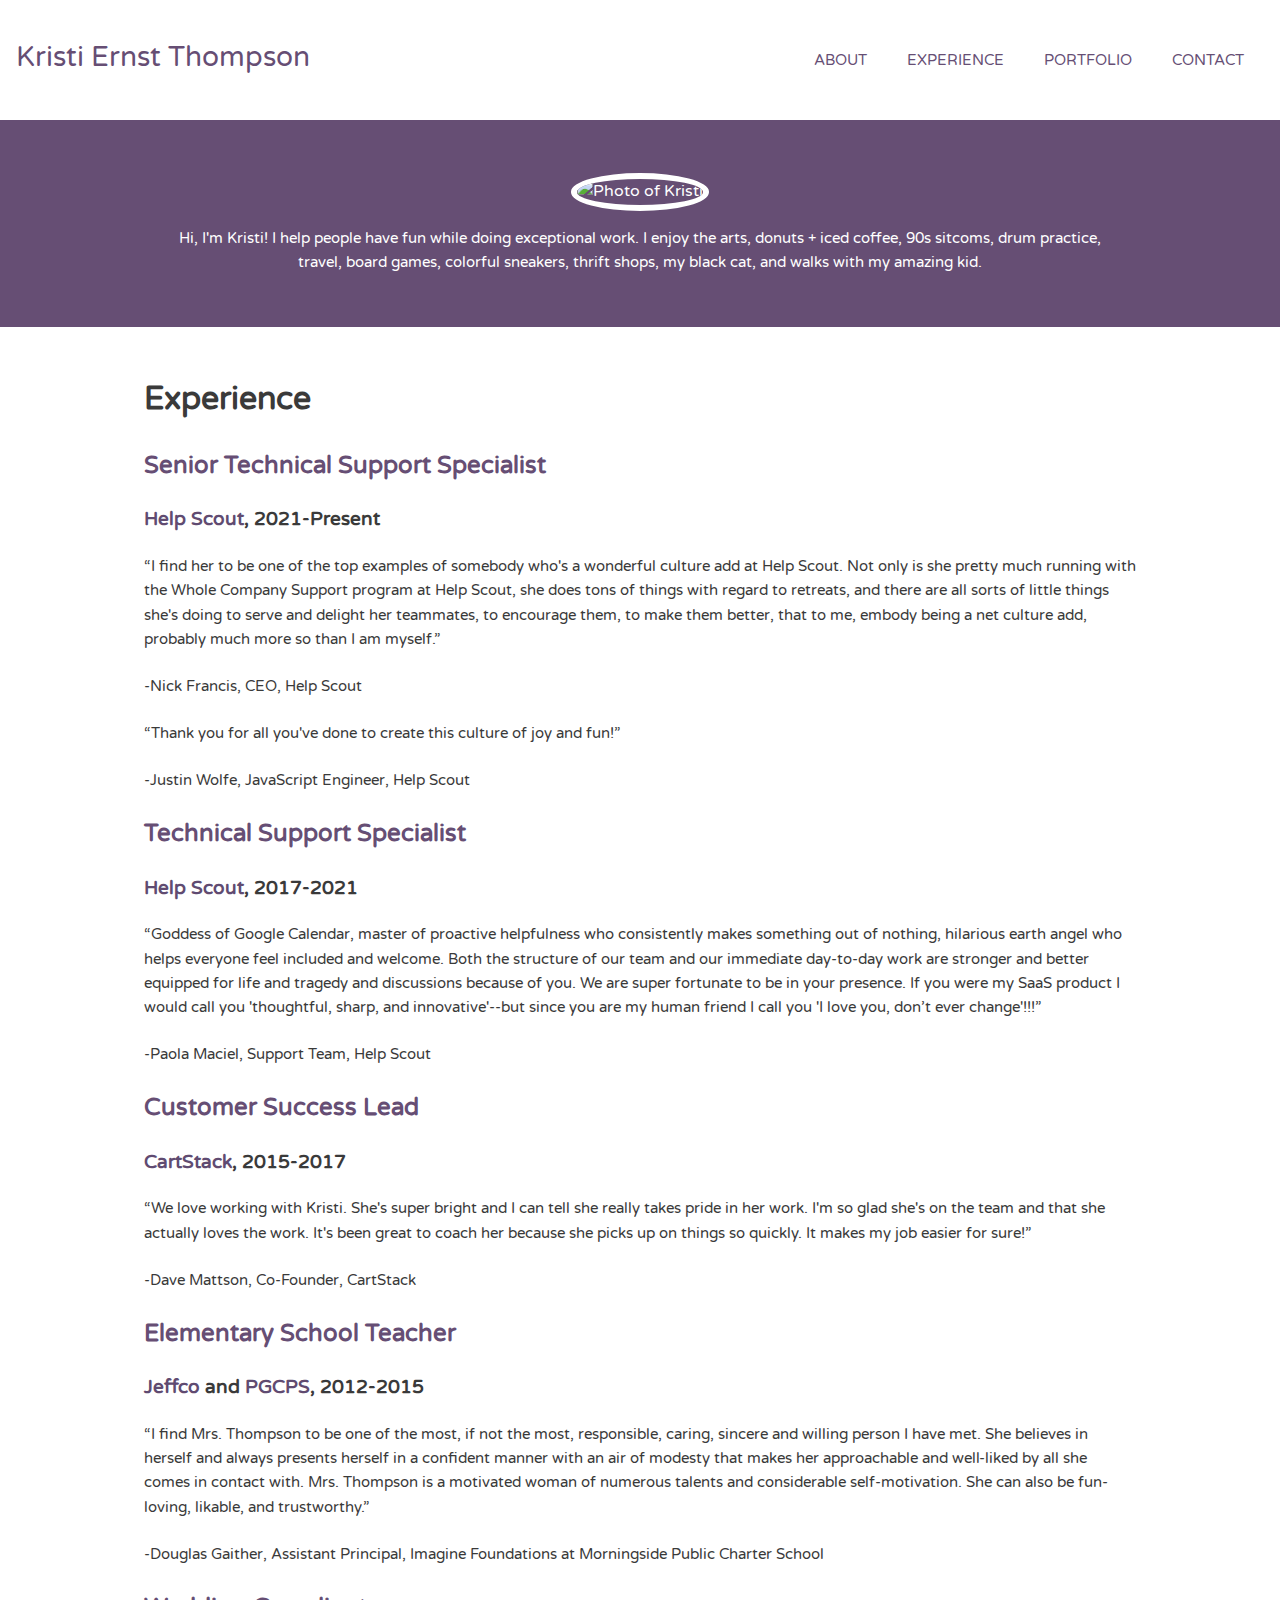
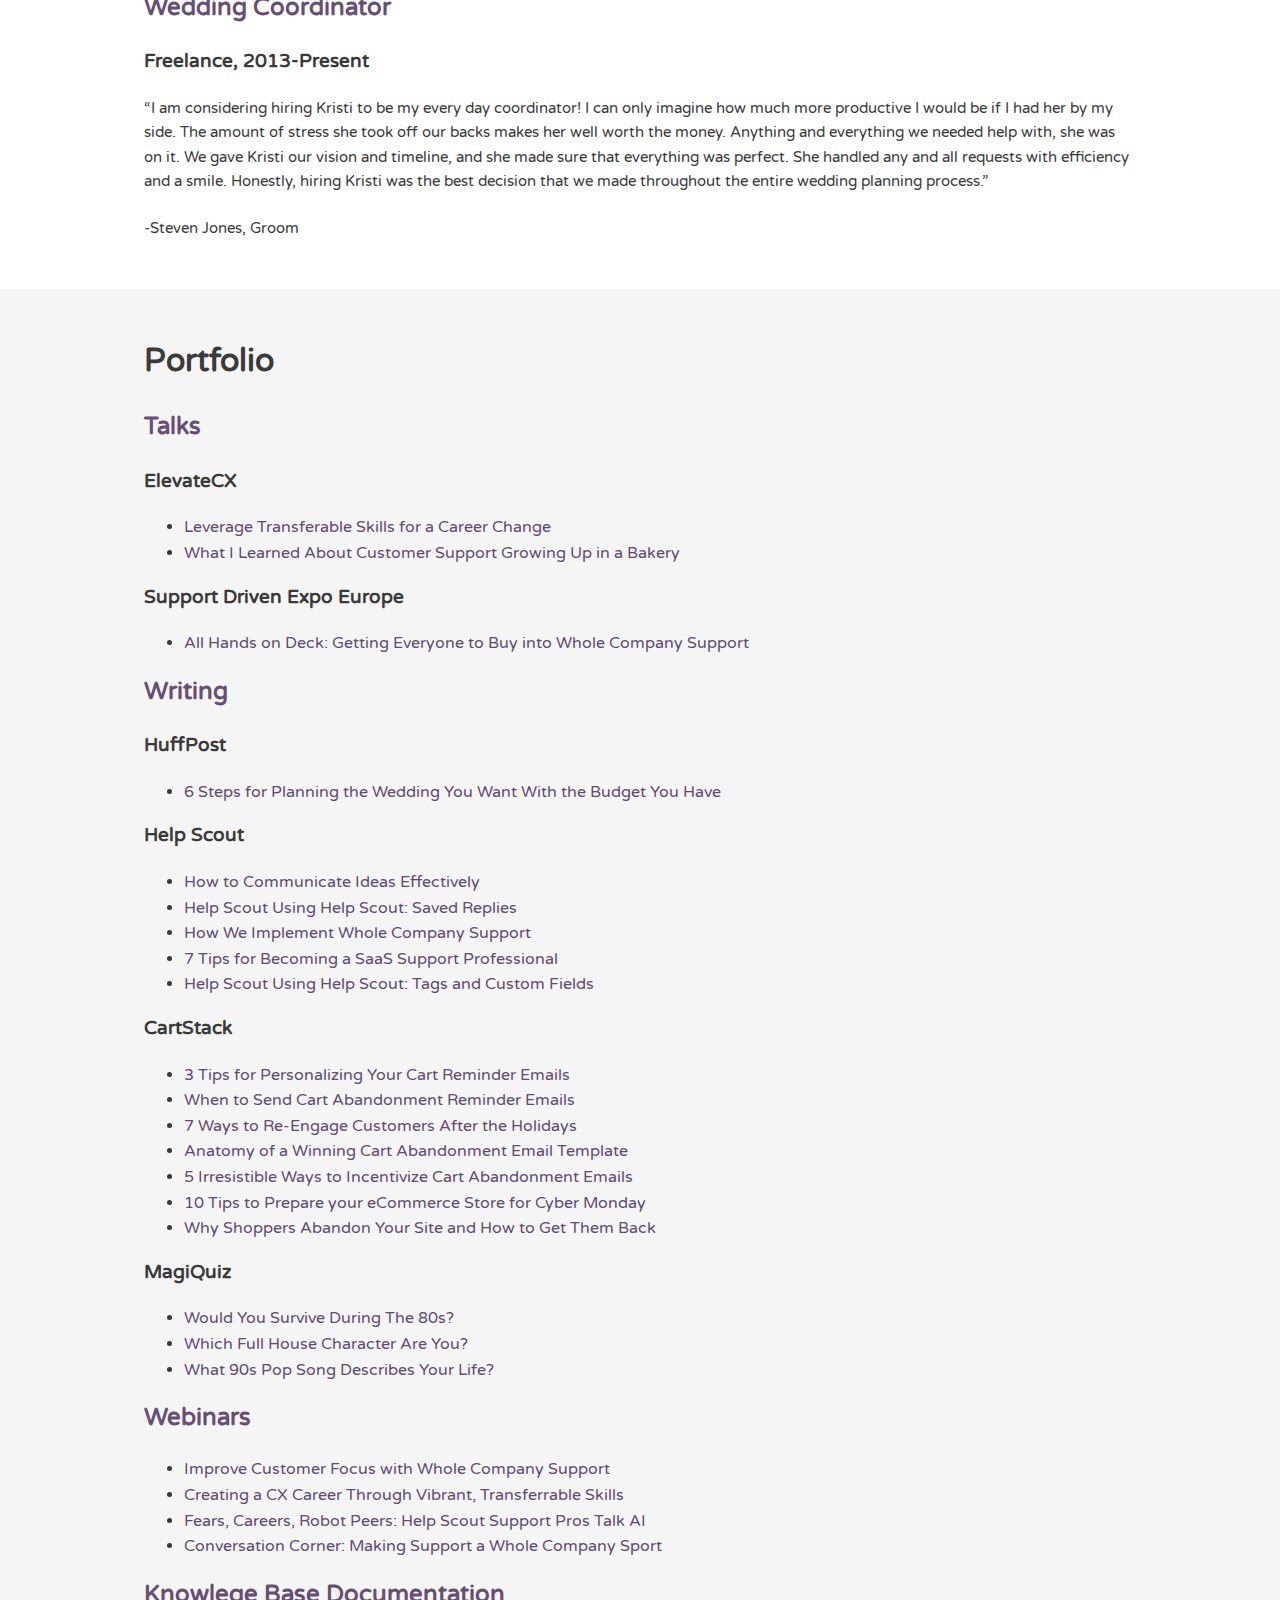
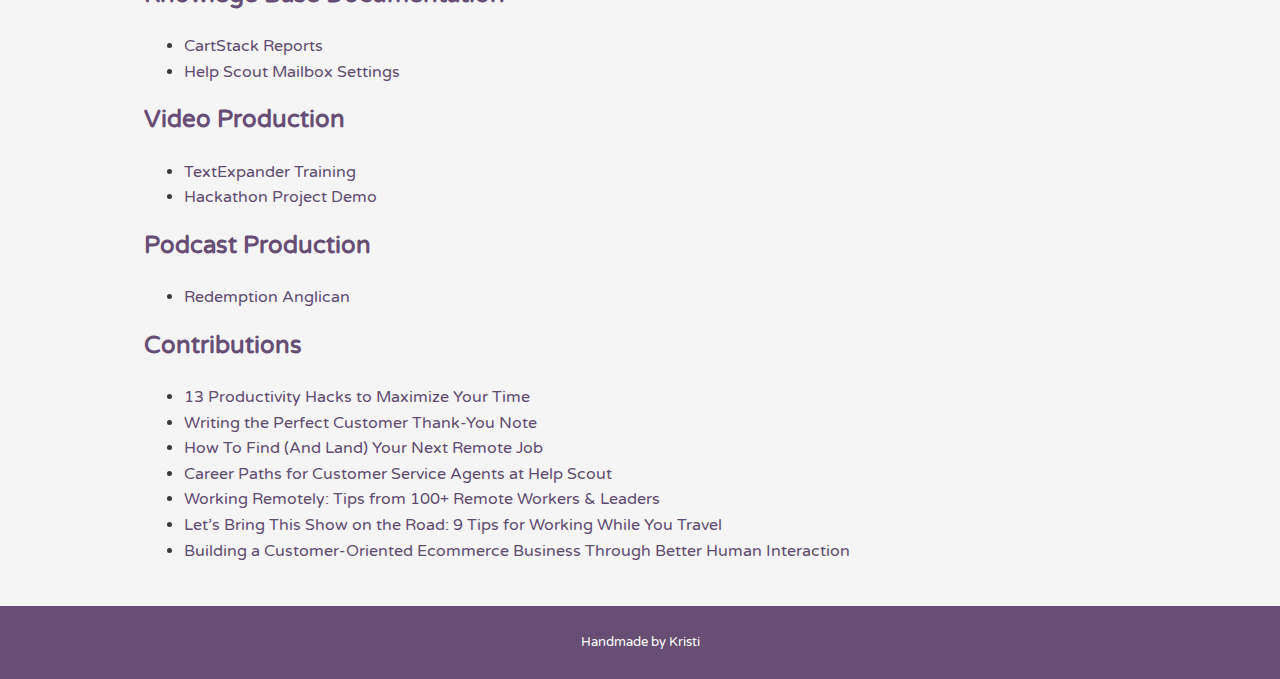
==== index.html @ 9c75f371 "Update index.html" ====
<!DOCTYPE html>
<html lang="en">

<head>
  <title>Kristi Ernst Thompson</title>
  <link href='https://fonts.googleapis.com/css?family=Varela+Round' rel='stylesheet' type='text/css'>
  <link rel="stylesheet" href="styles.css">
  <link rel="stylesheet" href="normalize.css">
  <link rel="shortcut icon" href="/favcon.png">
</head>
<body>
  <div class="wrap">
    
    <header class="main-header">
<a class="name" href="https://krompson.github.io" class="body-links">Kristi Ernst Thompson</a>
      <ul class="main-nav">
          <li><a href="#about">About</a></li>
          <li><a href="#experience">Experience</a></li>
          <li><a href="#publications">Portfolio</a></li>
          <li><a href="https://forms.gle/2rETGeYDiqMYRATz5" target="_blank">Contact</a></li>
        </ul>
    </header> 
  <div class="secondary-col">
    <div class="container"> 
      <p id="about"></p>
        <img src="https://www.dropbox.com/s/y2xr4d98g2mrn5y/kristi-thompson-main-image.jpg?raw=1" alt="Photo of Kristi" class="main-image">
 <p>Hi, I'm Kristi! I help people have fun while doing exceptional work. I enjoy the arts, donuts + iced coffee, 90s sitcoms, drum practice, travel, board games, colorful sneakers, thrift shops, my black cat, and walks with my amazing kid.</p>       
</div>
      </div>
    <div class="container"> 
        <br>
        <h1 id="experience">Experience</h1>
       <h2>Senior Technical Support Specialist</h2>
        <h3><a href="https://www.helpscout.com/" target="_blank" class="body-links">Help Scout</a>, 2021-Present</h3> 
      <p><q>I find her to be one of the top examples of somebody who's a wonderful culture add at Help Scout. Not only is she pretty much running with the Whole Company Support program at Help Scout, she does tons of things with regard to retreats, and there are all sorts of little things she's doing to serve and delight her teammates, to encourage them, to make them better, that to me, embody being a net culture add, probably much more so than I am myself.</q></p>
      <p>-Nick Francis, CEO, Help Scout</p>  
      <p><q>Thank you for all you've done to create this culture of joy and fun!</q></p>
      <p>-Justin Wolfe, JavaScript Engineer, Help Scout</p> 
      <h2>Technical Support Specialist</h2>
      <h3><a href="https://www.helpscout.com/" target="_blank" class="body-links">Help Scout</a>, 2017-2021</h3> 
<p><q>Goddess of Google Calendar, master of proactive helpfulness who consistently makes something out of nothing, hilarious earth angel who helps everyone feel included and welcome. Both the structure of our team and our immediate day-to-day work are stronger and better equipped for life and tragedy and discussions because of you. We are super fortunate to be in your presence. If you were my SaaS product I would call you 'thoughtful, sharp, and innovative'--but since you are my human friend I call you 'I love you, don’t ever change'!!!</q></p>
      <p>-Paola Maciel, Support Team, Help Scout</p>
      <h2>Customer Success Lead</h2>
        <h3><a href="https://www.cartstack.com/" target="_blank" class="body-links">CartStack</a>, 2015-2017</h3>
      <p><q>We love working with Kristi.  She's super bright and I can tell she really takes pride in her work.  I'm so glad she's on the team and that she actually loves the work.  It's been great to coach her because she picks up on things so quickly.  It makes my job easier for sure!</q></p>
      <p>-Dave Mattson, Co-Founder, CartStack</p>
      <h2>Elementary School Teacher</h2>
          <h3><a href="https://www.jeffcopublicschools.org/" target="_blank" class="body-links">Jeffco</a> and <a href="https://www.pgcps.org/" target="_blank" class="body-links"> PGCPS</a>, 2012-2015</h3>
      <p><q>I find Mrs. Thompson to be one of the most, if not the most, responsible, caring, sincere and willing person I have met. She believes in herself and always presents herself in a confident manner with an air of modesty that makes her approachable and well-liked by all she comes in contact with. Mrs. Thompson is a motivated woman of numerous talents and considerable self-motivation. She can also be fun-loving, likable, and trustworthy.</q></p>
      <p>-Douglas Gaither, Assistant Principal, Imagine Foundations at Morningside Public Charter School</p>
      <h2>Wedding Coordinator</h2>
<h3>Freelance, 2013-Present</h3>
      <p><q>I am considering hiring Kristi to be my every day coordinator! I can only imagine how much more productive I would be if I had her by my side. The amount of stress she took off our backs makes her well worth the money. Anything and everything we needed help with, she was on it. We gave Kristi our vision and timeline, and she made sure that everything was perfect. She handled any and all requests with efficiency and a smile. Honestly, hiring Kristi was the best decision that we made throughout the entire wedding planning process.</q></p>
          <p>-Steven Jones, Groom</p>
  </div>
    <br>
  </div>
  <div class="third-col">
  <div class="container"> 
    <br>
      <h1 id="publications">Portfolio</h1>
      <h2>Talks</h2>
                <h3>ElevateCX</h3>      
          <ul> 
        <li><a href="https://www.elevatecx.co/denver2024" target="_blank" class="body-links">Leverage Transferable Skills for a Career Change</a></li>

          <li><a href="https://www.boldrimpact.com/blog/putting-the-customer-first-in-the-cx-experience/" target="_blank" class="body-links">What I Learned About Customer Support Growing Up in a Bakery</a></li>
           </ul>
    <h3>Support Driven Expo Europe</h3>     
          <ul> 
          <li><a href="https://vimeo.com/ondemand/sdexpoeurope2019" target="_blank" class="body-links">All Hands on Deck: Getting Everyone to Buy into Whole Company Support</a></li>
           </ul>
      <h2>Writing</h2>
    <h3>HuffPost</h3>
           <ul> 
          <li><a href="https://www.huffpost.com/entry/6-steps-for-planning-the-wedding-you-want-with-the-budget-you-have_b_8078610" class="body-links" target="_blank">6 Steps for Planning the Wedding You Want With the Budget You Have</a></li>
    </ul>
    <h3>Help Scout</h3>
    <ul>
           <li><a href="https://www.helpscout.com/blog/communicate-ideas-effectively/" target="_blank" class="body-links">How to Communicate Ideas Effectively</a></li>
           <li><a href="https://www.helpscout.com/blog/help-scout-saved-replies/" target="_blank" class="body-links">Help Scout Using Help Scout: Saved Replies</a></li>
           <li><a href="https://www.helpscout.com/helpu/scaling-whole-company-support/" target="_blank" class="body-links">How We Implement Whole Company Support</a></li>
          <li><a href="https://www.helpscout.com/blog/saas-customer-support-career/" target="_blank" class="body-links">7 Tips for Becoming a SaaS Support Professional</a></li>
           <li><a href="https://www.helpscout.com/blog/help-scout-tags-custom-fields/" target="_blank" class="body-links">Help Scout Using Help Scout: Tags and Custom Fields</a></li>
    </ul>
    <h3>CartStack</h3>
    <ul>
       <li><a href="https://www.cartstack.com/blog/3-tips-for-personalizing-your-abandoned-cart-reminder-emails/" class="body-links" target="_blank">3 Tips for Personalizing Your Cart Reminder Emails</a></li>
       <li><a href="https://www.cartstack.com/blog/when-to-send-cart-abandonment-reminder-emails/" class="body-links" target="_blank">When to Send Cart Abandonment Reminder Emails</a></li>
       <li><a href="https://www.cartstack.com/blog/7-ways-to-re-engage-customers-after-the-holidays/" class="body-links" target="_blank">7 Ways to Re-Engage Customers After the Holidays</a></li>
       <li><a href="https://www.cartstack.com/blog/anatomy-of-a-winning-cart-abandonment-email-template/" class="body-links" target="_blank">Anatomy of a Winning Cart Abandonment Email Template</a></li>
       <li><a href="https://www.cartstack.com/blog/5-irresistible-ways-to-incentivize-your-cart-abandonment-emails/" class="body-links" target="_blank">5 Irresistible Ways to Incentivize Cart Abandonment Emails</a></li>
       <li><a href="https://www.cartstack.com/blog/10-tips-to-prepare-your-ecommerce-store-for-cyber-monday/" class="body-links" target="_blank">10 Tips to Prepare your eCommerce Store for Cyber Monday</a></li>
       <li><a href="https://www.cartstack.com/blog/abandonment-issues-why-shoppers-abandon-your-site-and-how-to-get-them-back/" class="body-links" target="_blank">Why Shoppers Abandon Your Site and How to Get Them Back</a></li>
    </ul>
      <h3>MagiQuiz</h3>
    <ul>
       <li><a href="https://www.magiquiz.com/quiz/would-you-have-survived-the-80s/" class="body-links" target="_blank">Would You Survive During The 80s?</a></li>
       <li><a href="https://www.magiquiz.com/quiz/which-full-house-character-are-you/" class="body-links" target="_blank">Which Full House Character Are You?</a></li>
       <li><a href="https://www.magiquiz.com/quiz/which-hit-90s-pop-song-are-you/" class="body-links" target="_blank">What 90s Pop Song Describes Your Life?</a></li>
    </ul>
     <h2>Webinars</h2>
        <ul> 
                  <li><a href="https://www.toistersolutions.com/blog/improve-customer-focus-with-whole-company-support" class="body-links" target="_blank">Improve Customer Focus with Whole Company Support</a></li>
                <li><a href="https://www.heroes.cx/c/cxl-peer-group/cx-stories-creating-a-cx-career-through-vibrant-transferrable-skills" class="body-links" target="_blank">Creating a CX Career Through Vibrant, Transferrable Skills</a></li>
      <li><a href="https://www.helpscout.com/webinar/help-scout-pros-talk-ai/" class="body-links" target="_blank">Fears, Careers, Robot Peers: Help Scout Support Pros Talk AI</a></li>
         <li><a href="https://www.helpscout.com/webinar/all-hands-support/" class="body-links" target="_blank">Conversation Corner: Making Support a Whole Company Sport</a></li>

        </ul>
  <h2>Knowlege Base Documentation</h2>
       <ul> 
         <li><a href="https://help.cartstack.com/article/96-reports" class="body-links" target="_blank">CartStack Reports</a></li>
                  <li><a href="https://docs.helpscout.com/article/1267-mailbox-settings" target="_blank" class="body-links">Help Scout Mailbox Settings</a></li>
       </ul>
  <h2>Video Production</h2>
       <ul> 
        <li><a href="https://photos.app.goo.gl/qjLc28sFAjh1bJ6b7" class="body-links" target="_blank">TextExpander Training</a></li>
        <li><a href="https://photos.app.goo.gl/owUk2RHwjVjkxpAF8" class="body-links" target="_blank">Hackathon Project Demo</a></li>
    </ul>
     <h2>Podcast Production</h2>
       <ul> 
        <li><a href="https://open.spotify.com/show/6siG3k3BlbgUBV92DtzJtC?si=cd18a82b72944603" class="body-links" target="_blank">Redemption Anglican</a></li>
    </ul>
    <h2>Contributions</h2>
       <ul> 
         <li><a href="https://www.helpscout.com/blog/productivity-hacks/" class="body-links" target="_blank">13 Productivity Hacks to Maximize Your Time</a></li>
        <li><a href="https://www.helpscout.com/blog/how-to-write-a-killer-thank-you-note/" class="body-links" target="_blank">Writing the Perfect Customer Thank-You Note</a></li>
       <li><a href="https://blog.trello.com/how-to-find-and-land-your-next-remote-job" class="body-links" target="_blank">How To Find (And Land) Your Next Remote Job</a></li> 
<li><a href="https://www.helpscout.com/helpu/support-career-paths/" class="body-links" target="_blank">Career Paths for Customer Service Agents at Help Scout</a></li>
         <li><a href="https://www.helpscout.com/playlists/working-remotely/" class="body-links" target="_blank">Working Remotely: Tips from 100+ Remote Workers & Leaders</a></li>
         <li><a href="https://www.helpscout.com/blog/working-remotely-while-traveling/" class="body-links" target="_blank">Let&#8217;s Bring This Show on the Road: 9 Tips for Working While You Travel</a></li>
        <li><a href="https://www.helpscout.com/blog/customer-oriented-ecommerce/" class="body-links" target="_blank">Building a Customer-Oriented Ecommerce Business Through Better Human Interaction</a></li>
        </ul> 
    <br>
  </div>  
  </div>
  <footer class="main-footer">
   <span>Handmade by Kristi</span>
  </footer>
</body>
</html>
---- styles.css ----
/* =================================Base Styles==================================== */
.main-image {
	border: solid 6px white;
	border-radius: 50%;
}
* {
	box-sizing: border-box;
}
html {
	scroll-behavior: smooth;
}
body {
	font-family: 'Varela Round', sans-serif;
	line-height: 1.6;
	color: #3a3a3a;
}
p {
	font-size: .95em;
	margin-bottom: 1.5em;
}
h2,a {
	color: #664E74;
}
h3 {
	color: #3a3a3a;
}
h1,h2,h3 {
	margin-top: 0;
}
a {
	text-decoration: none;
}
/* unvisited link */
a.body-links:link {
	color: #604B71;
}
/* visited link */
a.body-links:visited {
	color: #3B594E;
}
/* mouse over link */
a.body-links:hover {
	color: #6B4C47;
	cursor: pointer;
}
/* =================================Base Layout Styles==================================== */
/* ---- Navigation ---- */
.name {
	font-size: 1.75em;
	color:#664E74;
}
.name,.main-nav li {
	margin-top: 6px;
	margin-bottom: 6px;
	padding-left 20px;
	text-align: center;
	list-style-type: none;
}
.main-nav a {
	font-size: .95em;
	color: #664E74;
	text-transform: uppercase;
}
.main-nav {
	padding-inline-start: 0px;
	/*OR*/
	padding: 0px;
}
.main-nav a:hover {
	color: #ffffff;
	background:#664E74;
}
.name a,.main-nav a {
	padding: 10px 20px;
	display: block;
}
/* ---- Layout Containers ---- */
.container {
	padding-left: 1em;
	padding-right: 1em;
}
.main-header {
	padding: 1em;
	background: #ffffff;
	overflow: hidden;
}
.main-footer {
	text-align: center;
	padding: 2em 0;
	background: #664E74;
	color: white;
	font-size: small;
}
.secondary-col {
	background: #664E74;
	color: #ffffff;
	text-align: center;
	padding: 30px;
}
.third-col {
	background:#F5F5F5;
}
/* =================================Media Queries==================================== */
@media (min-width: 769px) {
	.wrap {
		min-height: calc(100vh - 89px);
	}
	.container {
		width: 80%;
		max-width: 1150px;
		margin: 0 auto;
	}
	.main-nav {
		float: right;
	}
	.main-nav li {
		float: left;
		list-style: none;
	}
	.name {
		float: left;
		line-height: 2.5em;
	}
	.feat-img {
		width: 300px;
	}
}
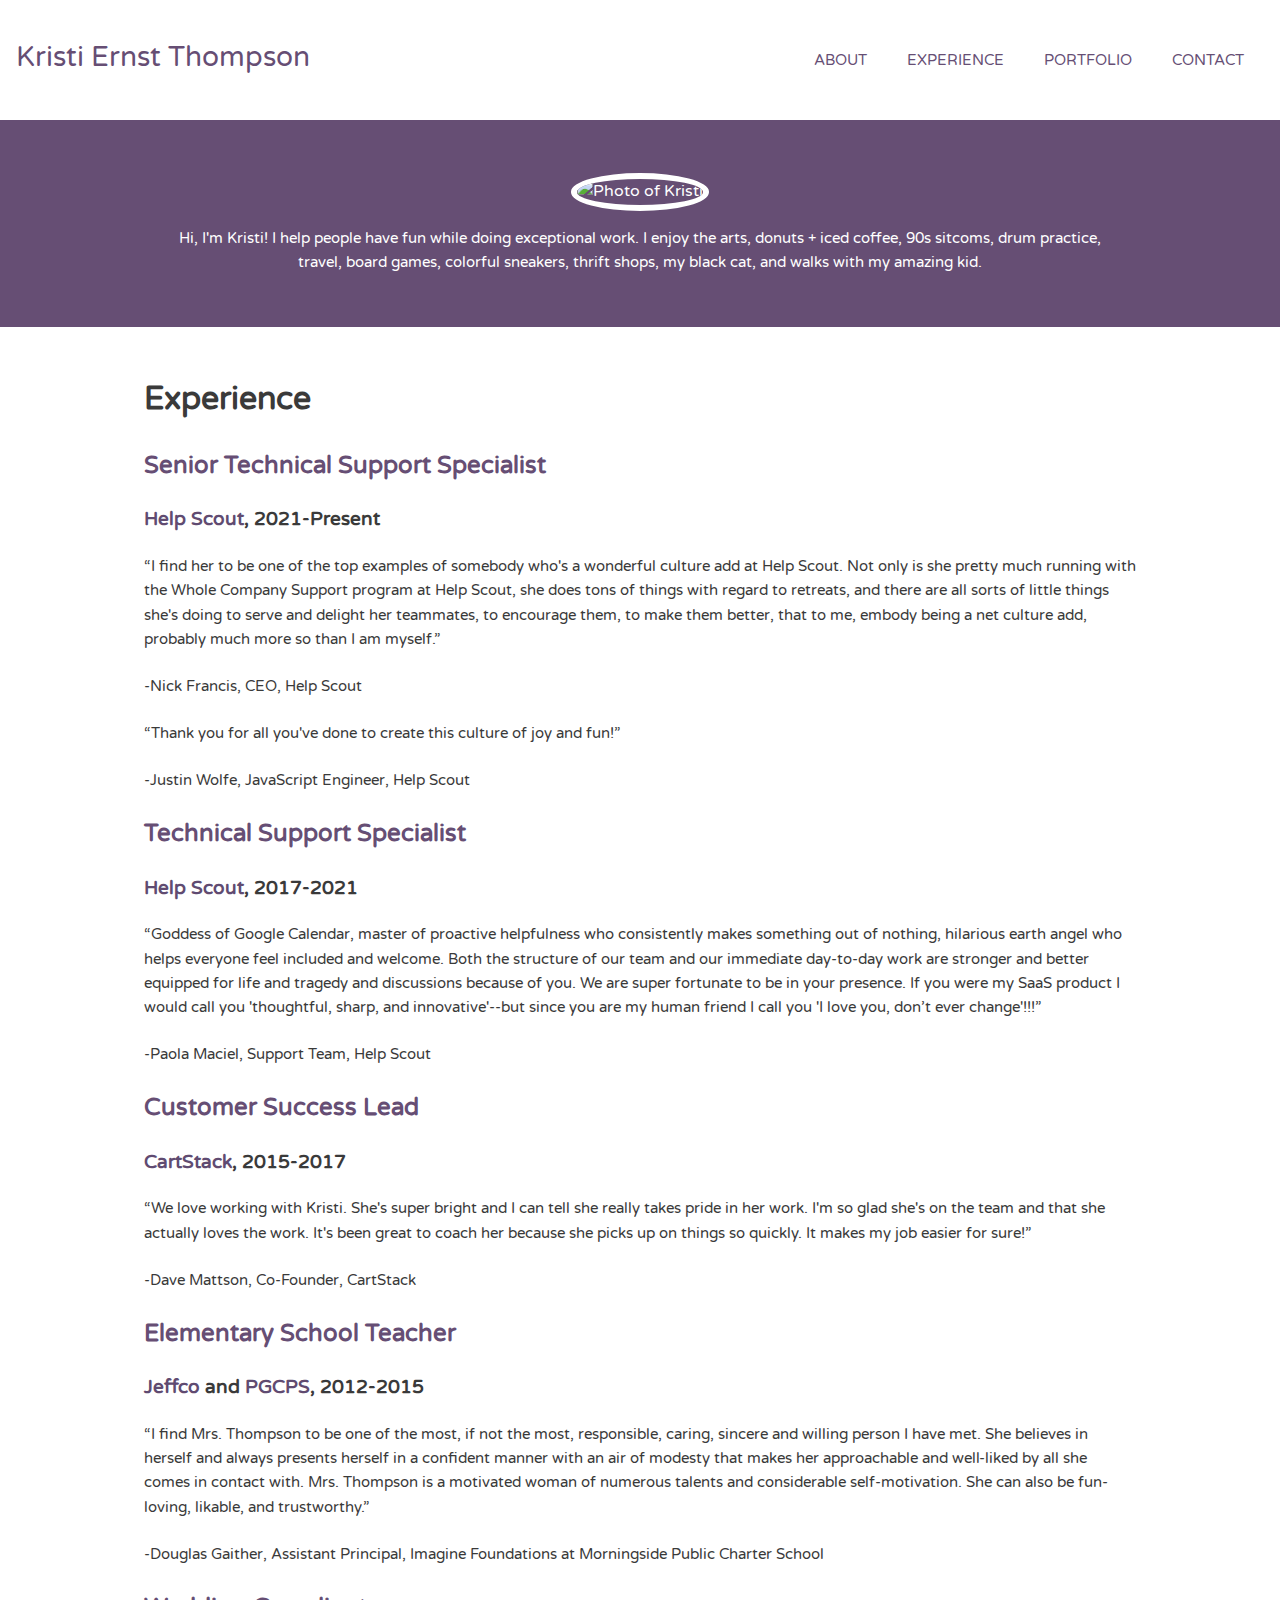
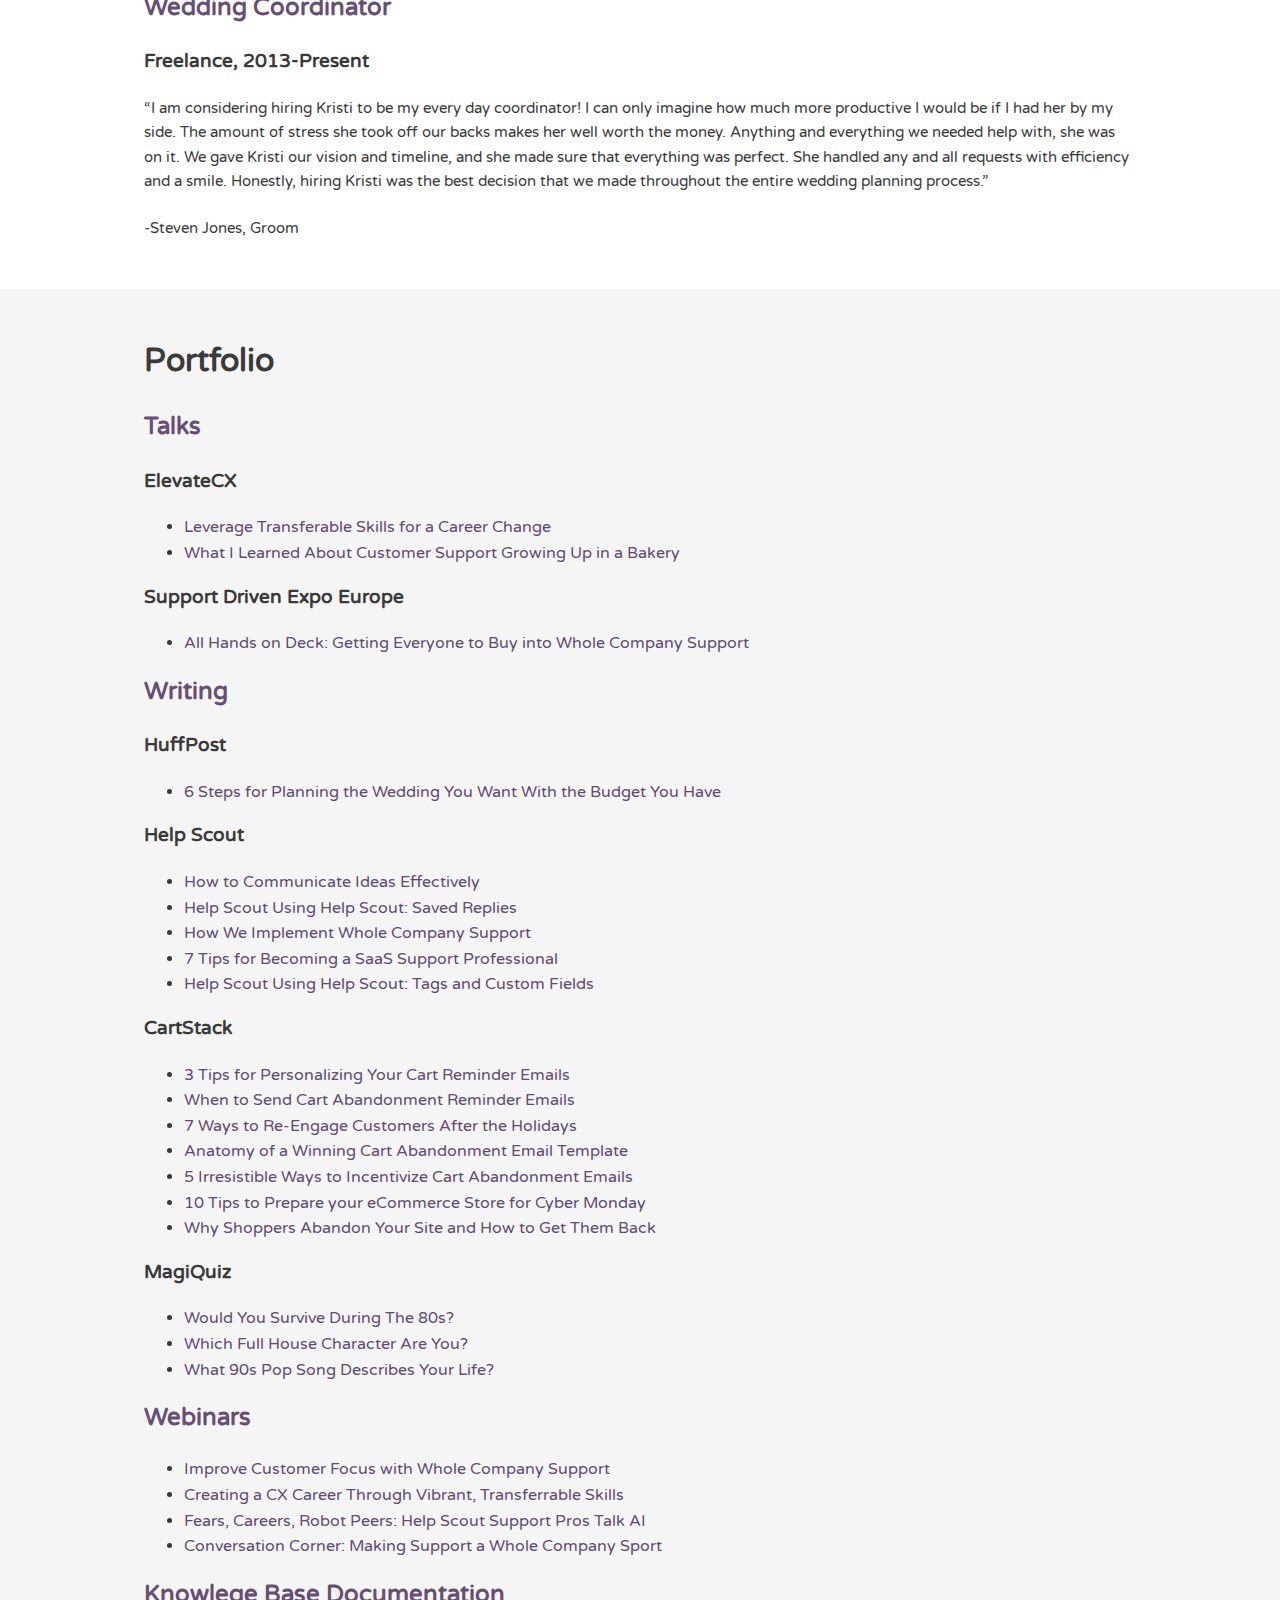
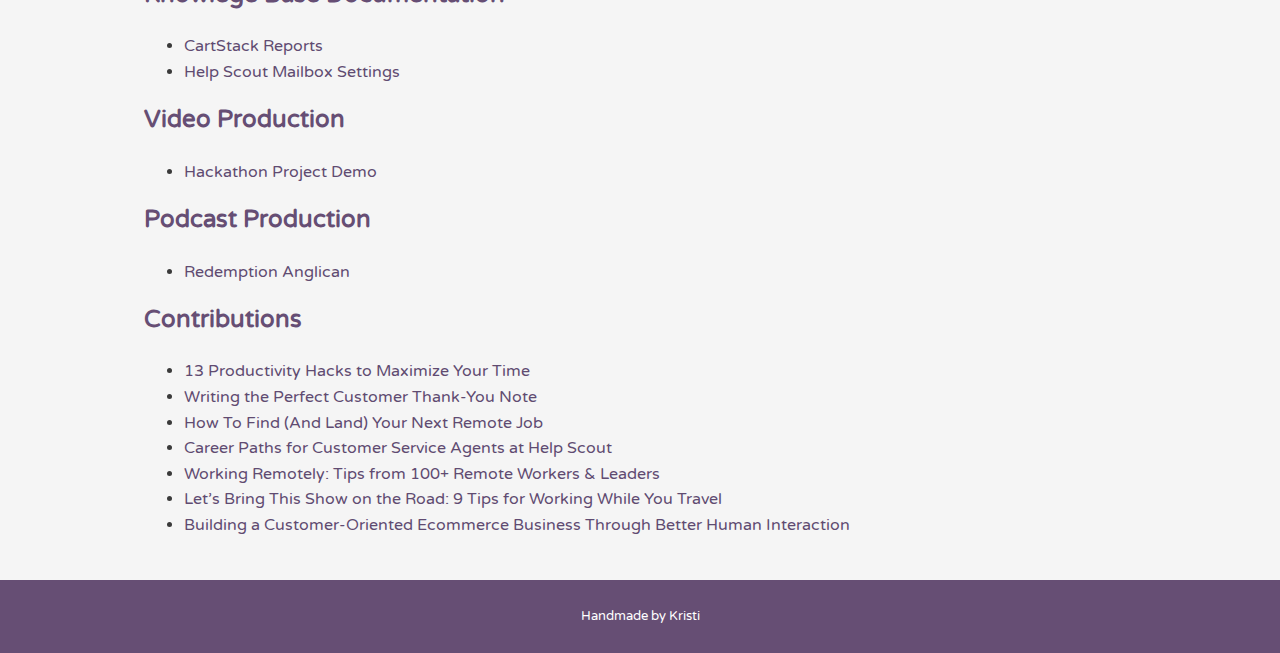
==== commit e01119aa: "Update index.html" ====
--- a/index.html
+++ b/index.html
@@ -114,7 +114,6 @@
        </ul>
   <h2>Video Production</h2>
        <ul> 
-        <li><a href="https://photos.app.goo.gl/qjLc28sFAjh1bJ6b7" class="body-links" target="_blank">TextExpander Training</a></li>
         <li><a href="https://photos.app.goo.gl/owUk2RHwjVjkxpAF8" class="body-links" target="_blank">Hackathon Project Demo</a></li>
     </ul>
      <h2>Podcast Production</h2>
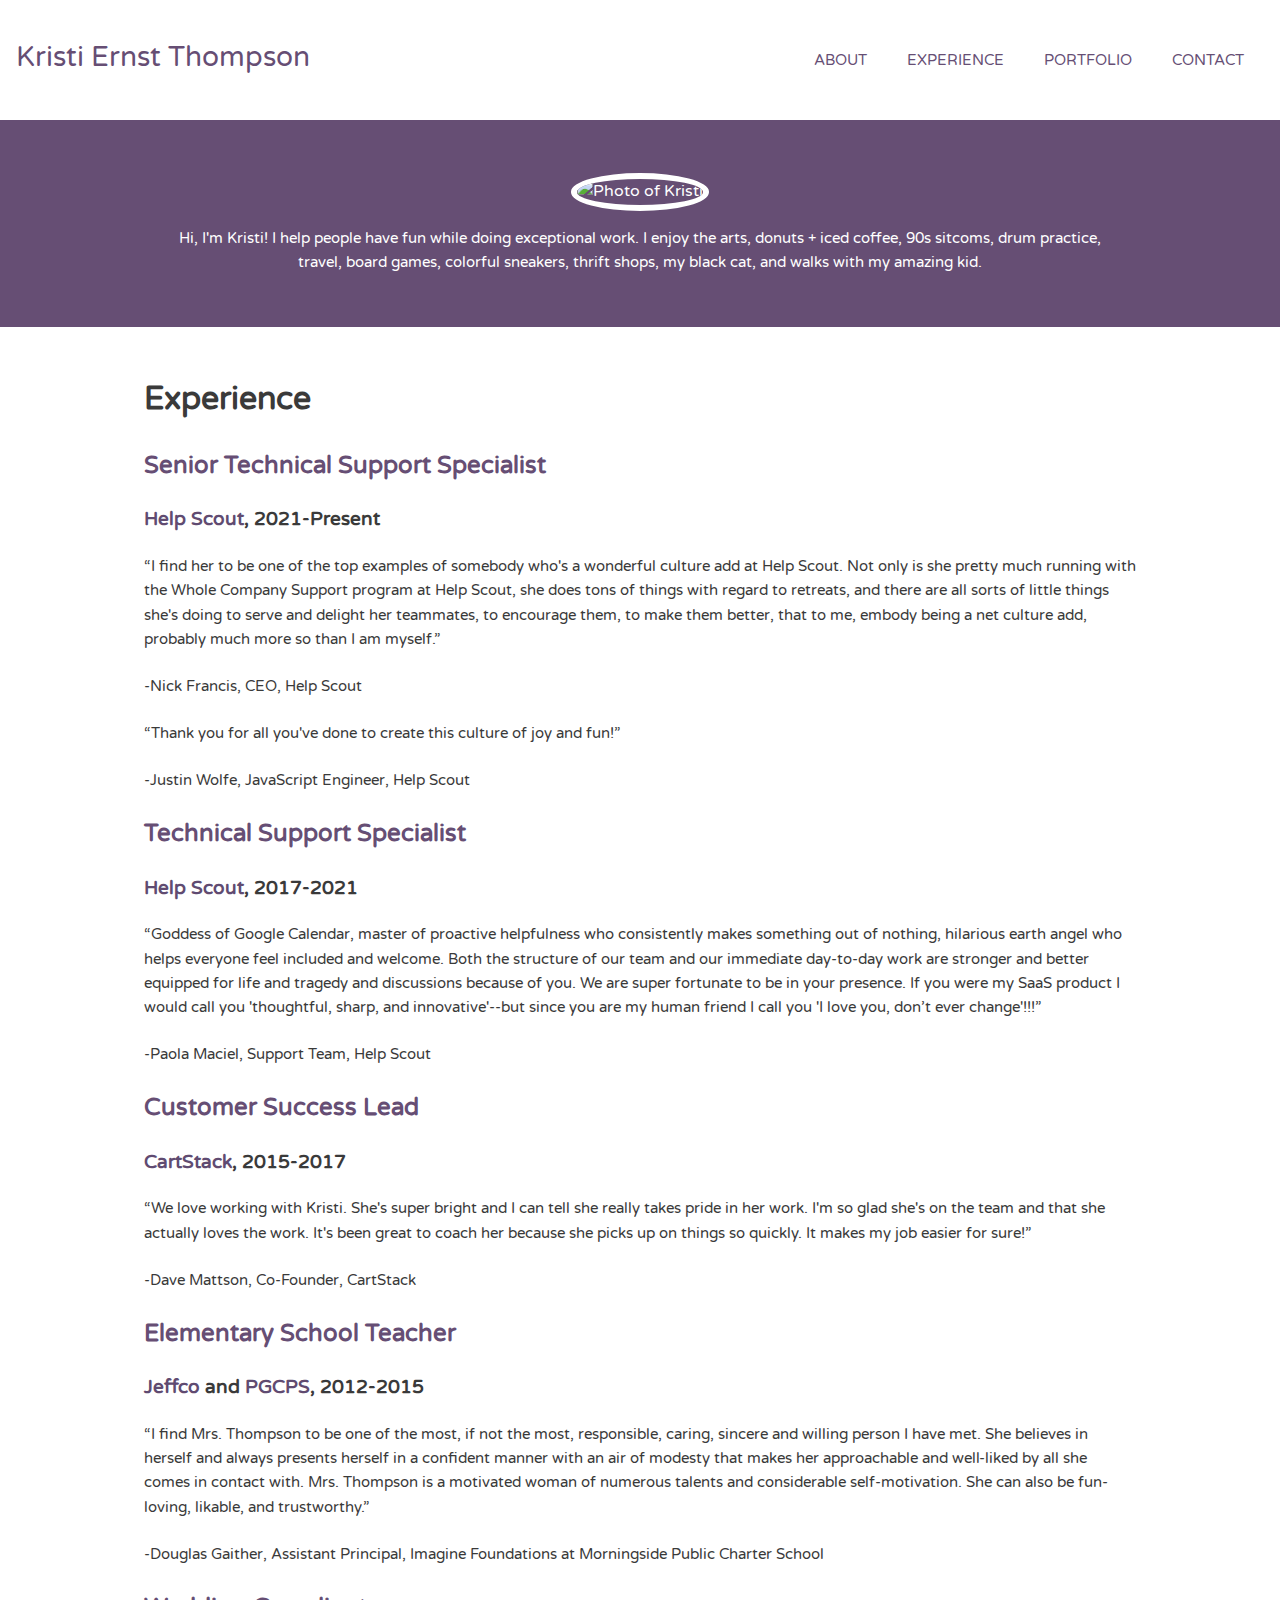
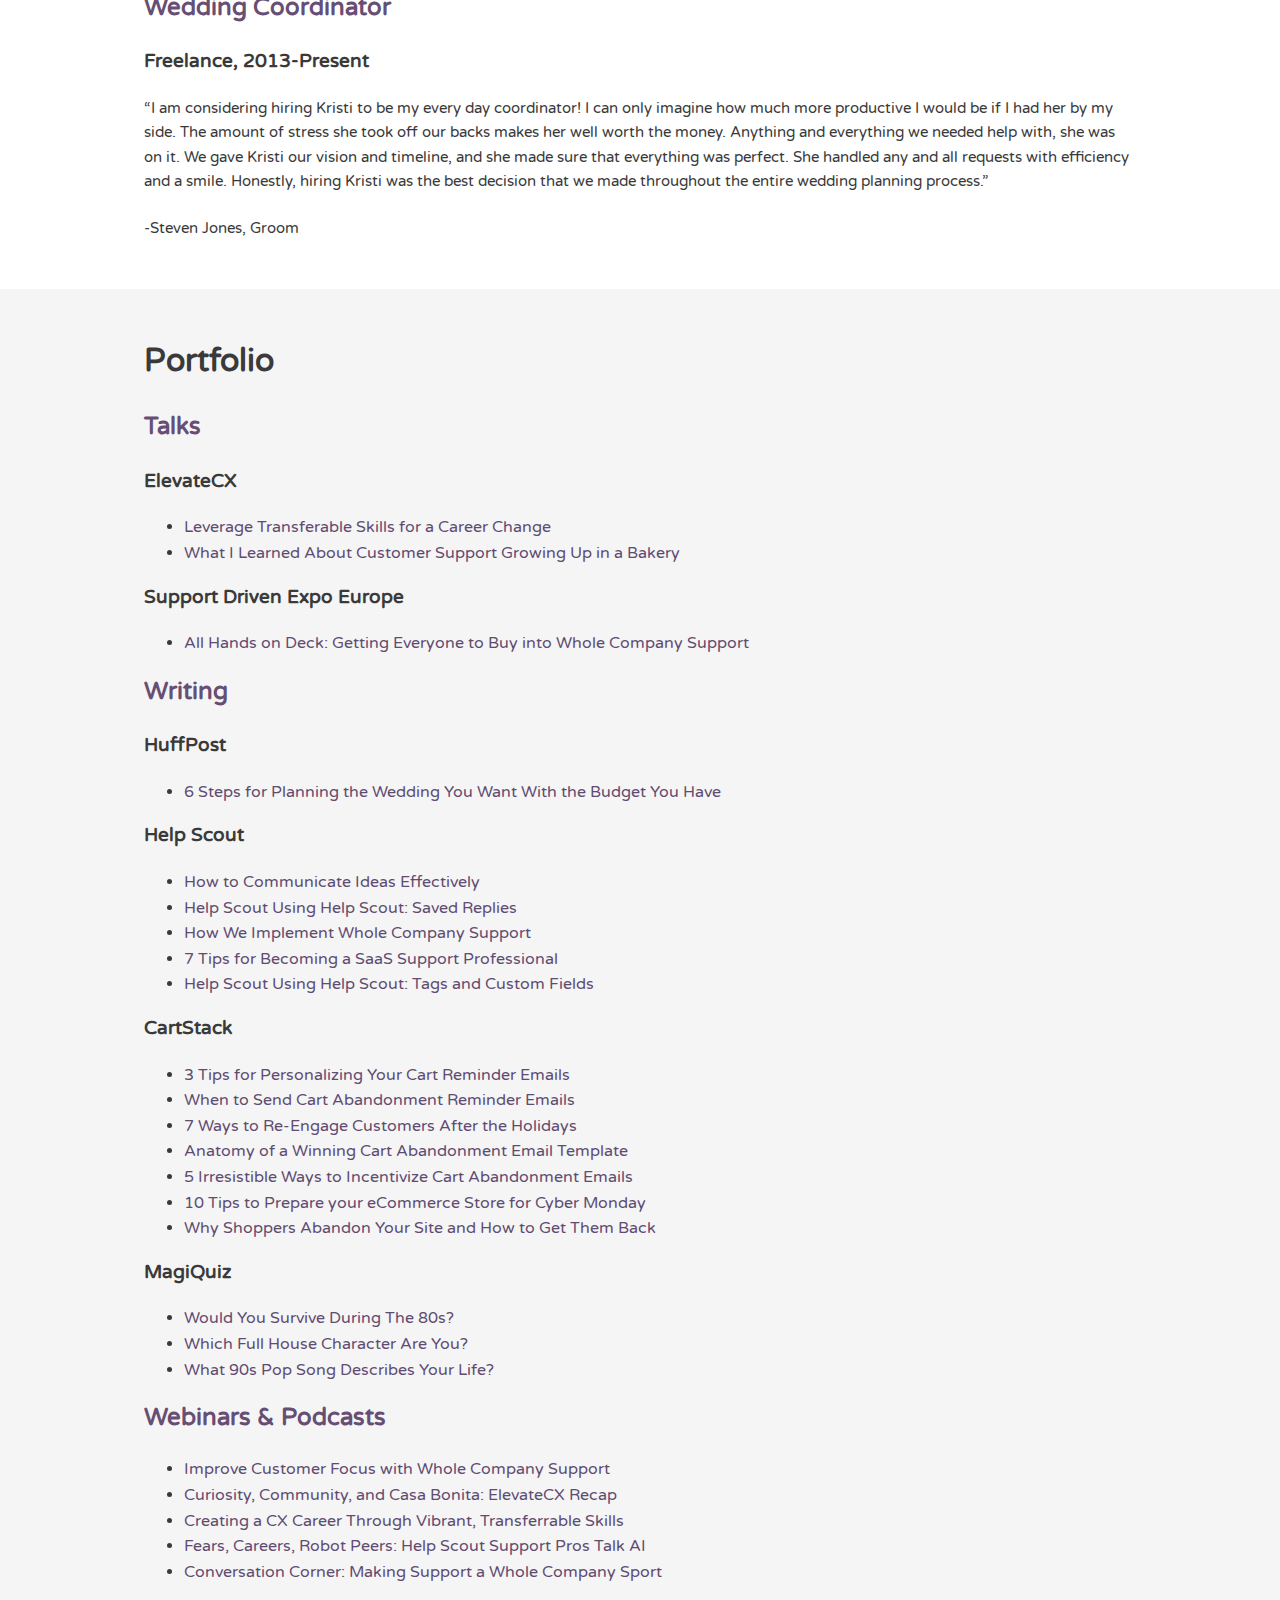
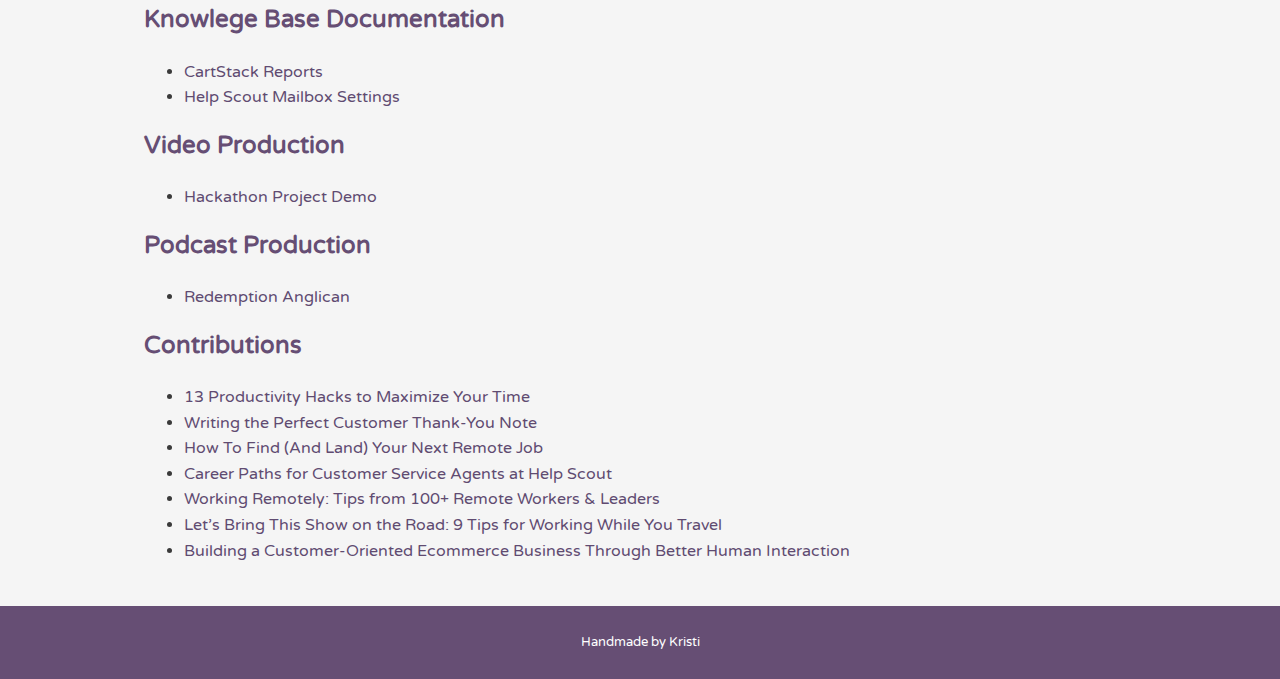
==== commit 72edec97: "Update index.html" ====
--- a/index.html
+++ b/index.html
@@ -99,10 +99,11 @@
        <li><a href="https://www.magiquiz.com/quiz/which-full-house-character-are-you/" class="body-links" target="_blank">Which Full House Character Are You?</a></li>
        <li><a href="https://www.magiquiz.com/quiz/which-hit-90s-pop-song-are-you/" class="body-links" target="_blank">What 90s Pop Song Describes Your Life?</a></li>
     </ul>
-     <h2>Webinars</h2>
+     <h2>Webinars & Podcasts</h2>
         <ul> 
-                  <li><a href="https://www.toistersolutions.com/blog/improve-customer-focus-with-whole-company-support" class="body-links" target="_blank">Improve Customer Focus with Whole Company Support</a></li>
-                <li><a href="https://www.heroes.cx/c/cxl-peer-group/cx-stories-creating-a-cx-career-through-vibrant-transferrable-skills" class="body-links" target="_blank">Creating a CX Career Through Vibrant, Transferrable Skills</a></li>
+            <li><a href="https://www.toistersolutions.com/blog/improve-customer-focus-with-whole-company-support" class="body-links" target="_blank">Improve Customer Focus with Whole Company Support</a></li>
+           <li><a href="https://podcasts.apple.com/us/podcast/curiosity-community-and-casa-bonita-elevatecx-recap/id1737479387?i=1000673116116" class="body-links" target="_blank">Curiosity, Community, and Casa Bonita: ElevateCX Recap</a></li>      
+          <li><a href="https://www.heroes.cx/c/cxl-peer-group/cx-stories-creating-a-cx-career-through-vibrant-transferrable-skills" class="body-links" target="_blank">Creating a CX Career Through Vibrant, Transferrable Skills</a></li>
       <li><a href="https://www.helpscout.com/webinar/help-scout-pros-talk-ai/" class="body-links" target="_blank">Fears, Careers, Robot Peers: Help Scout Support Pros Talk AI</a></li>
          <li><a href="https://www.helpscout.com/webinar/all-hands-support/" class="body-links" target="_blank">Conversation Corner: Making Support a Whole Company Sport</a></li>
 
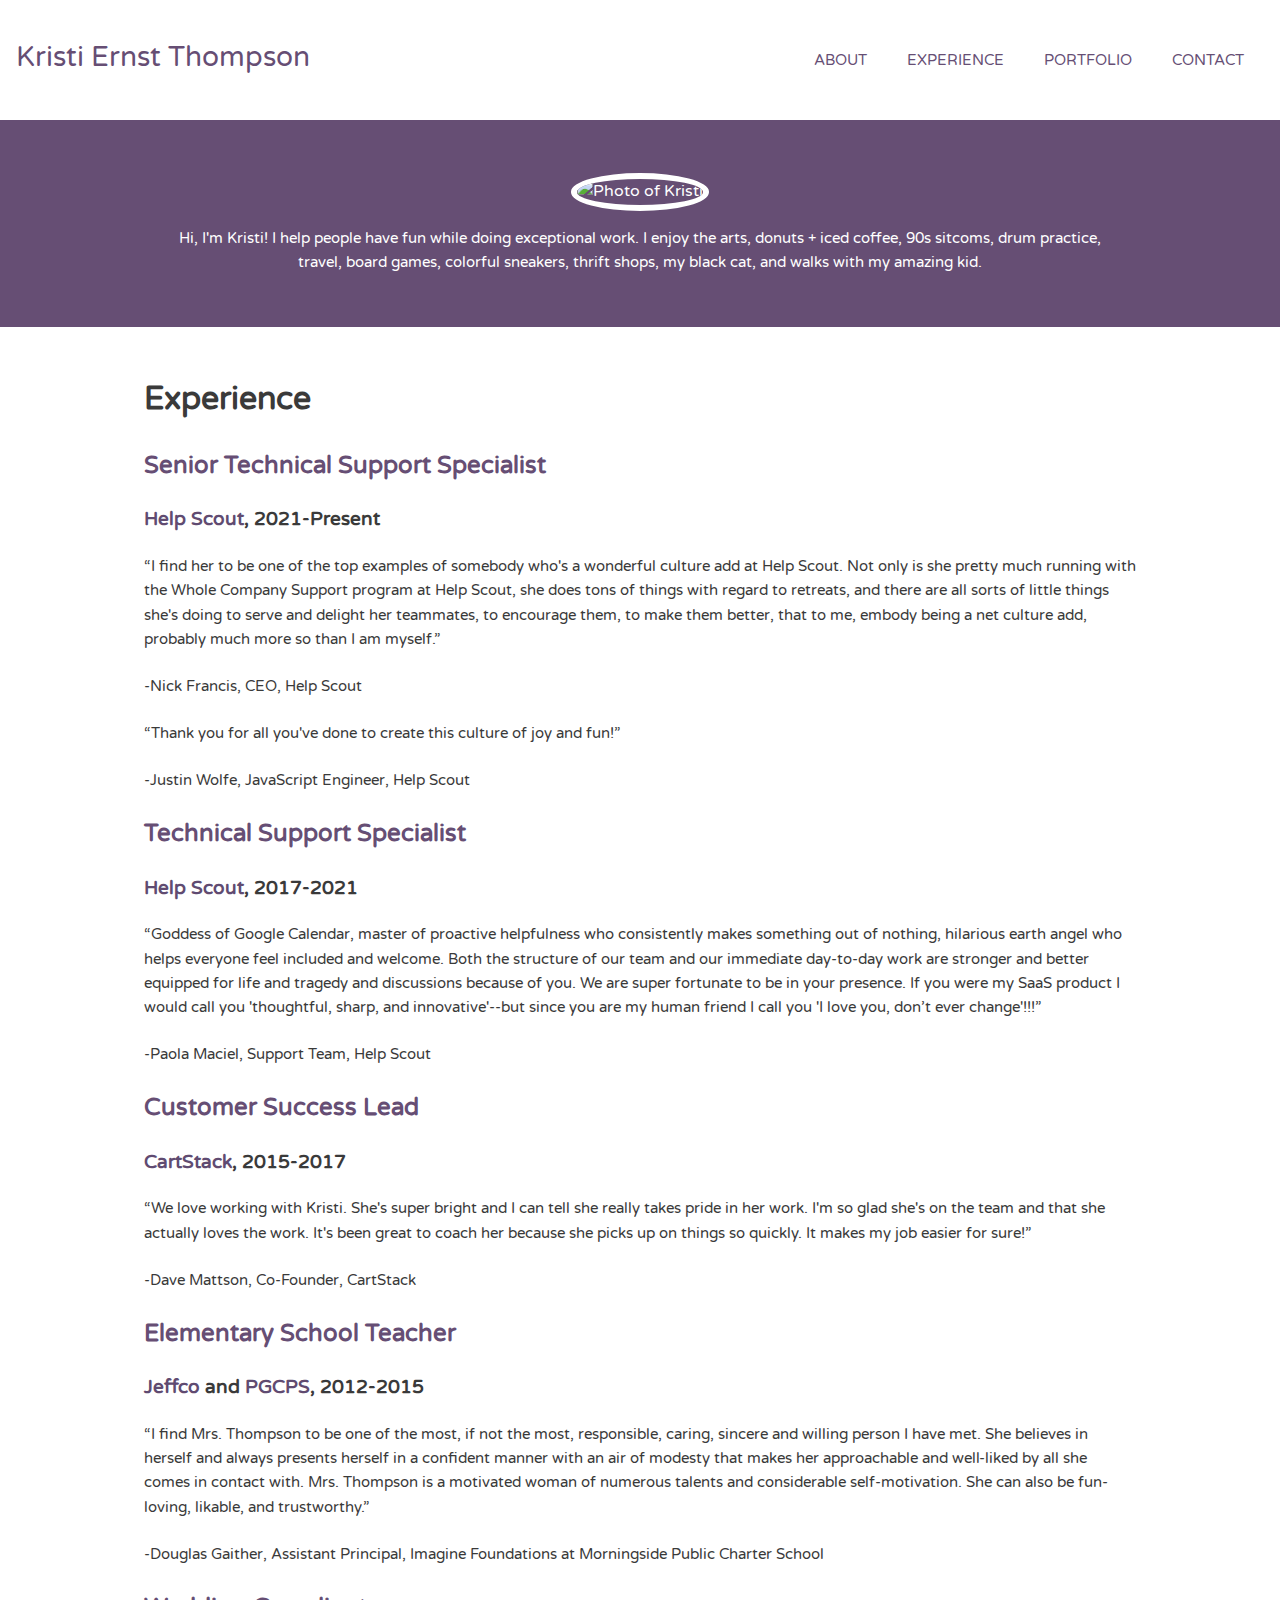
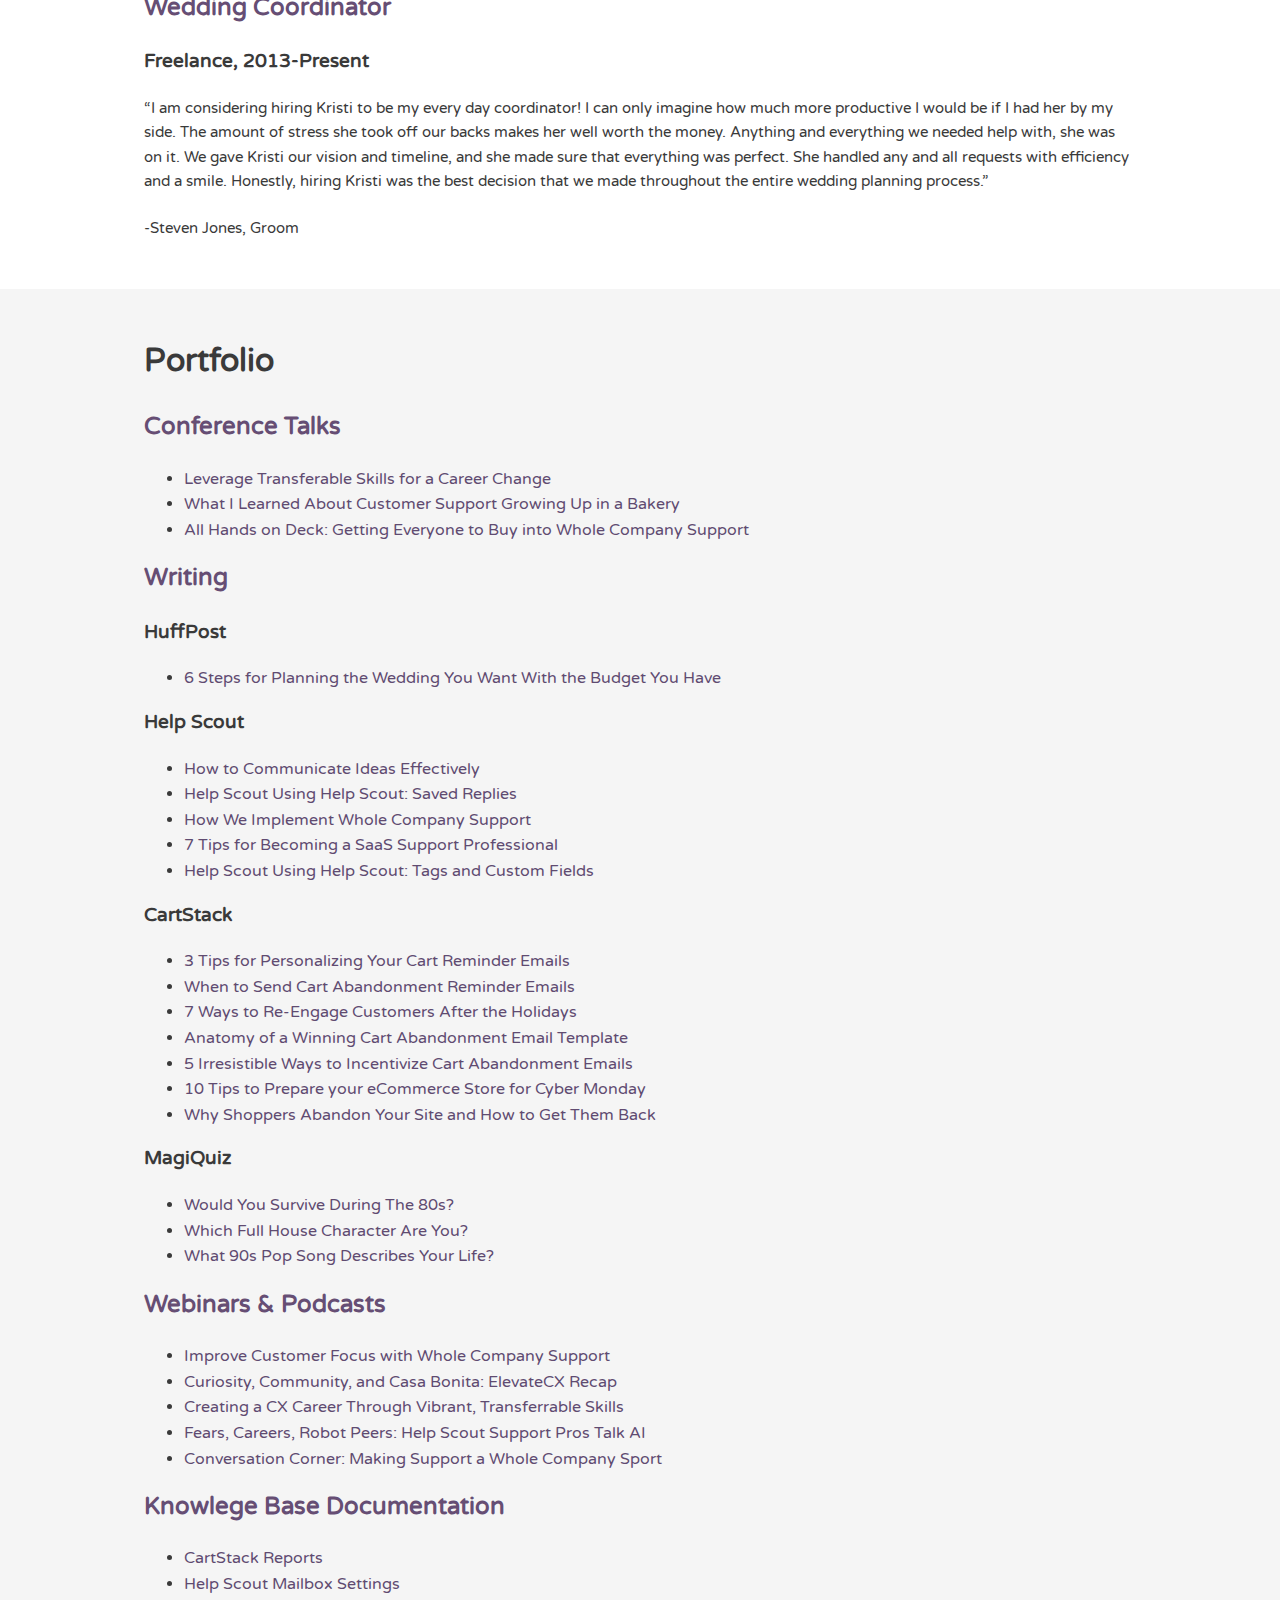
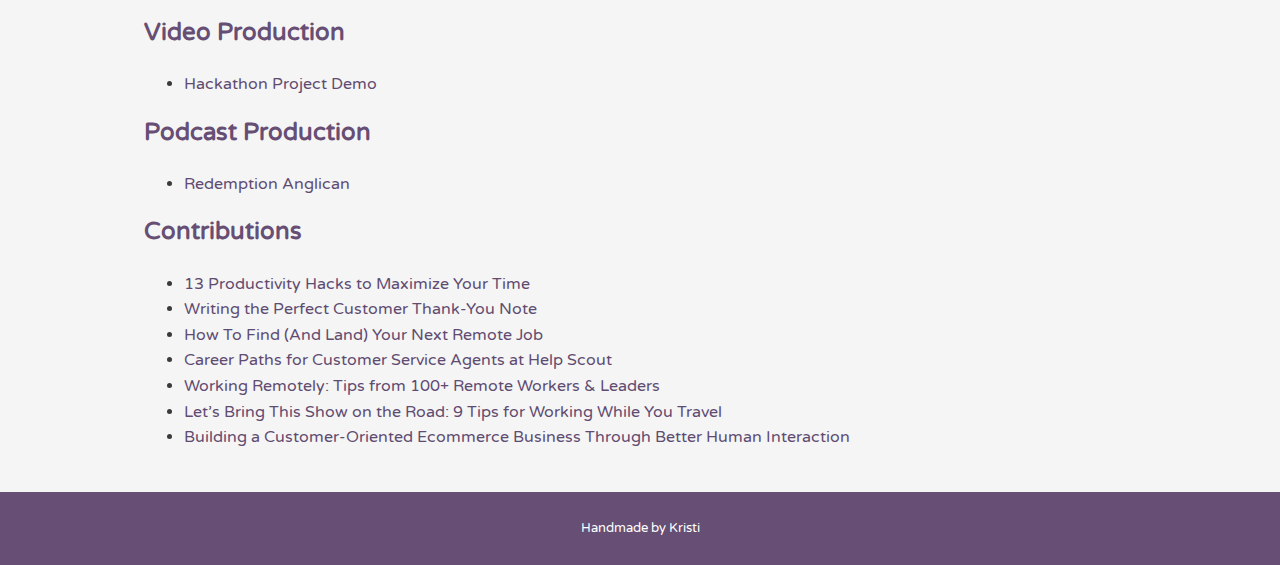
==== commit c1f87e32: "Update index.html" ====
--- a/index.html
+++ b/index.html
@@ -59,17 +59,14 @@
   <div class="container"> 
     <br>
       <h1 id="publications">Portfolio</h1>
-      <h2>Talks</h2>
-                <h3>ElevateCX</h3>      
+      <h2>Conference Talks</h2>
+              
           <ul> 
         <li><a href="https://www.elevatecx.co/denver2024" target="_blank" class="body-links">Leverage Transferable Skills for a Career Change</a></li>
-
           <li><a href="https://www.boldrimpact.com/blog/putting-the-customer-first-in-the-cx-experience/" target="_blank" class="body-links">What I Learned About Customer Support Growing Up in a Bakery</a></li>
-           </ul>
-    <h3>Support Driven Expo Europe</h3>     
-          <ul> 
           <li><a href="https://vimeo.com/ondemand/sdexpoeurope2019" target="_blank" class="body-links">All Hands on Deck: Getting Everyone to Buy into Whole Company Support</a></li>
            </ul>
+    
       <h2>Writing</h2>
     <h3>HuffPost</h3>
            <ul> 
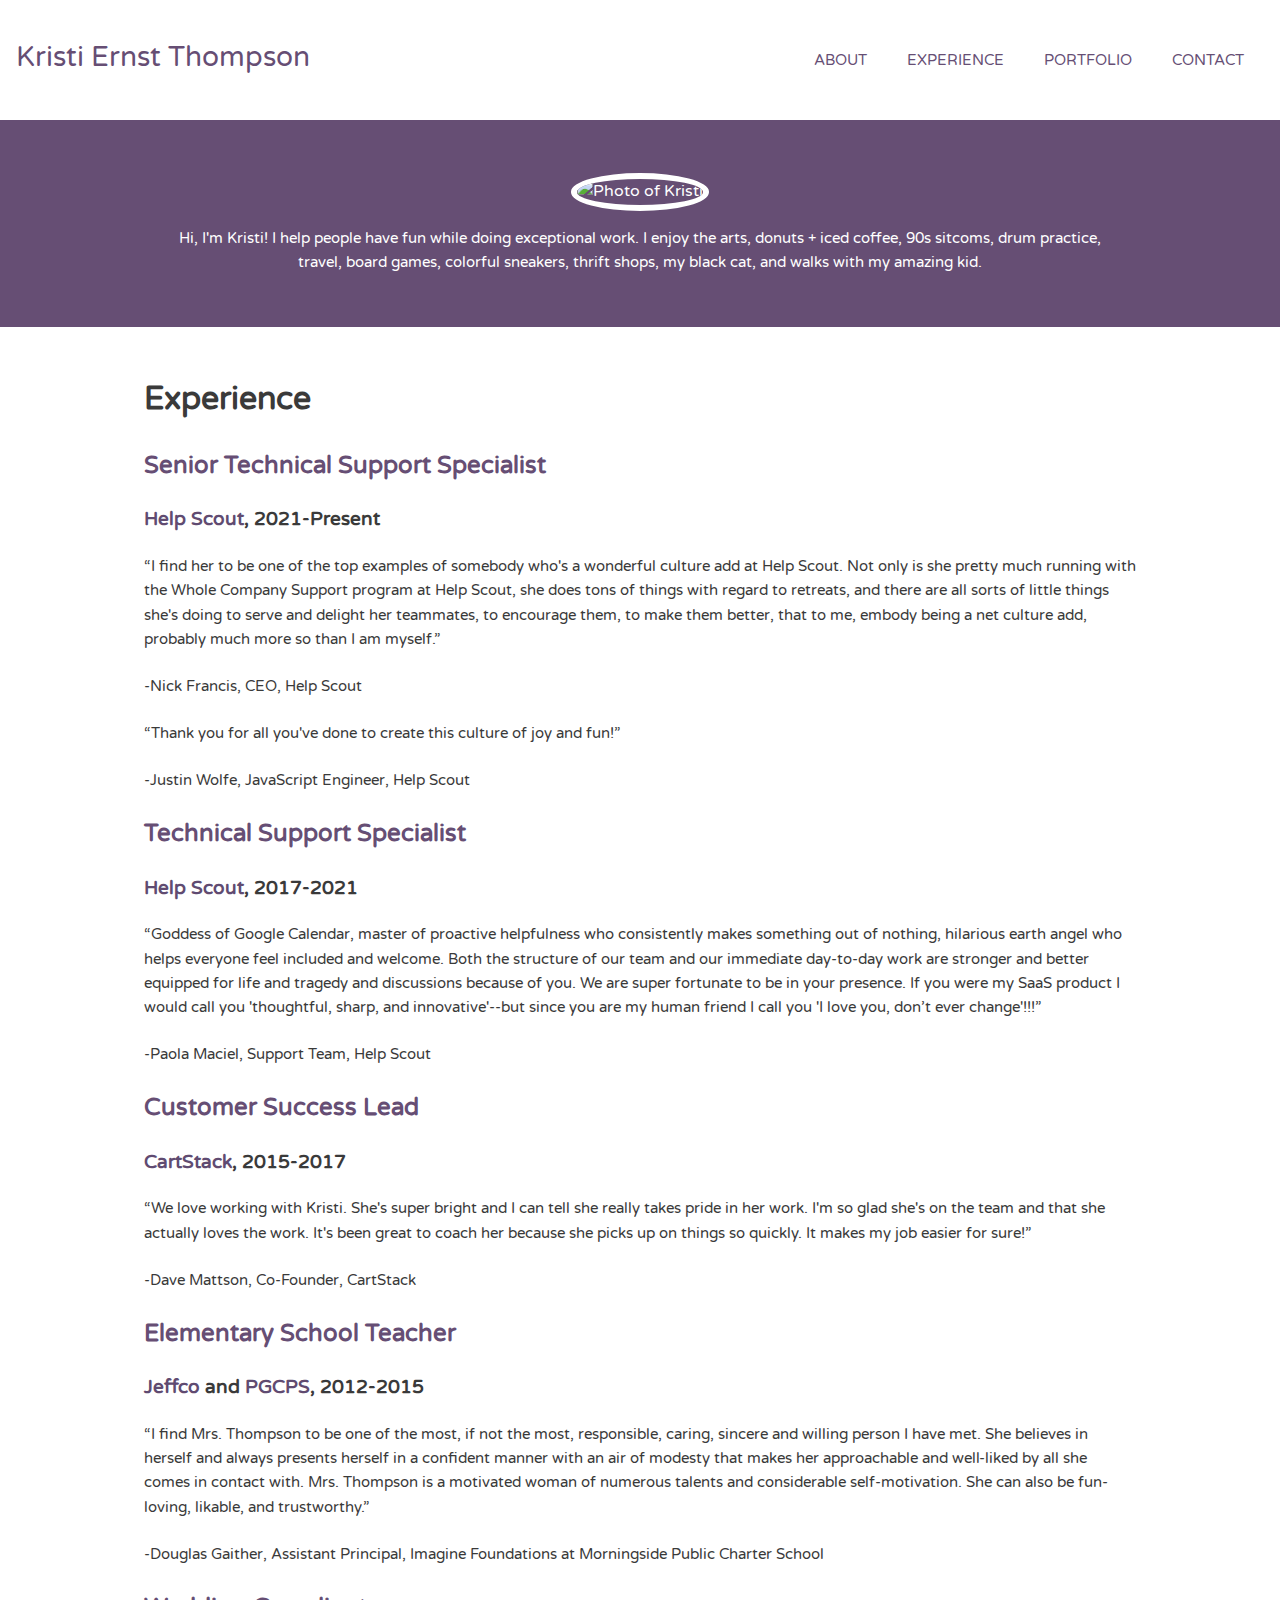
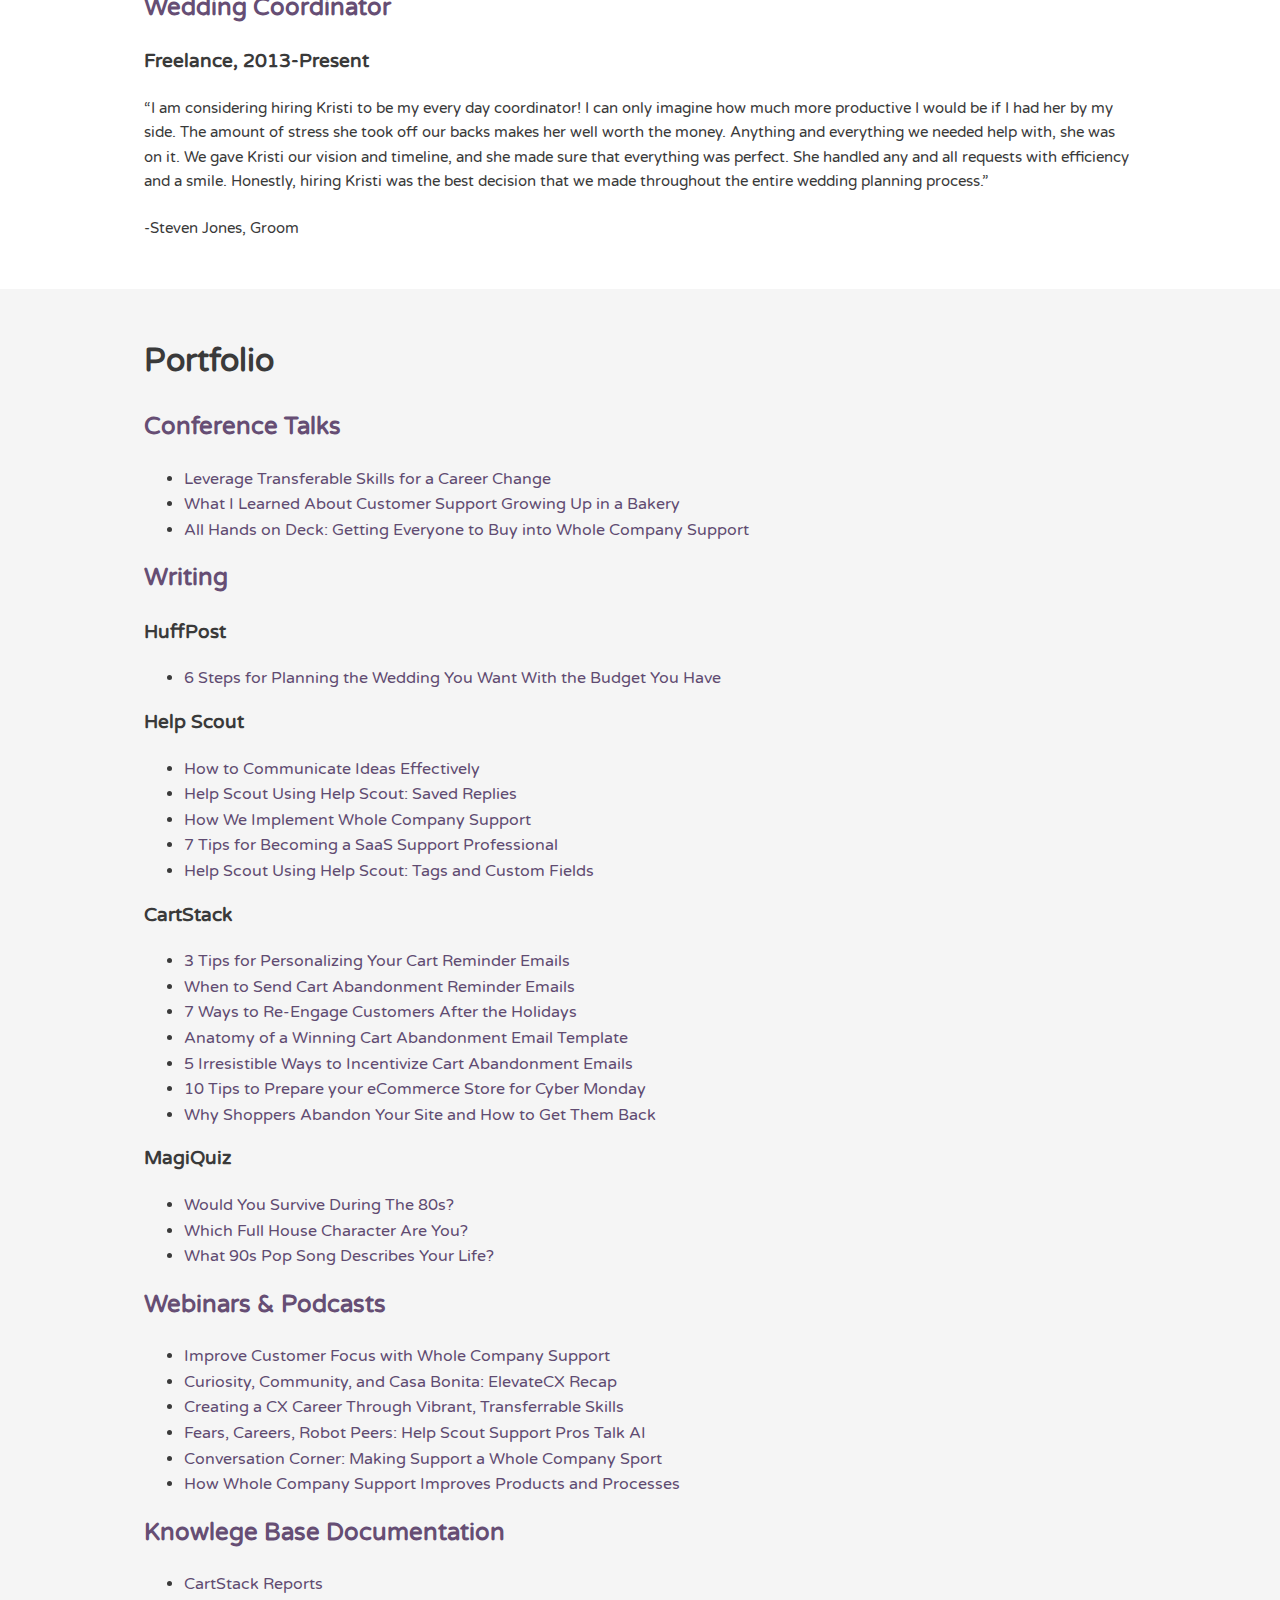
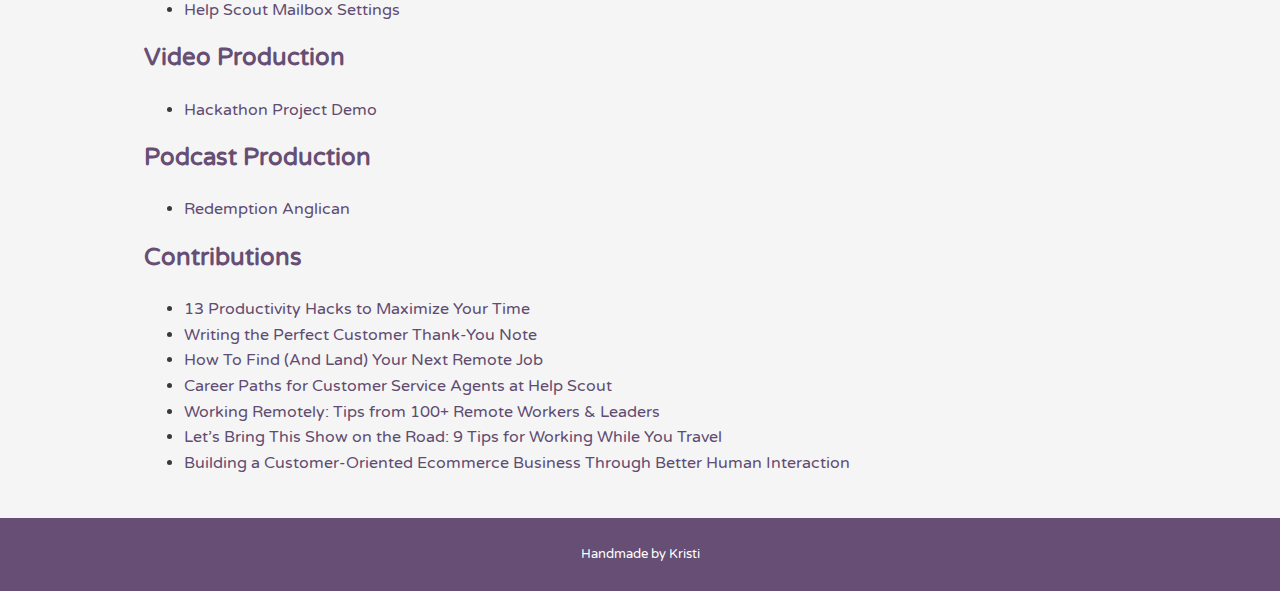
==== commit 0be136e7: "Update index.html" ====
--- a/index.html
+++ b/index.html
@@ -103,6 +103,7 @@
           <li><a href="https://www.heroes.cx/c/cxl-peer-group/cx-stories-creating-a-cx-career-through-vibrant-transferrable-skills" class="body-links" target="_blank">Creating a CX Career Through Vibrant, Transferrable Skills</a></li>
       <li><a href="https://www.helpscout.com/webinar/help-scout-pros-talk-ai/" class="body-links" target="_blank">Fears, Careers, Robot Peers: Help Scout Support Pros Talk AI</a></li>
          <li><a href="https://www.helpscout.com/webinar/all-hands-support/" class="body-links" target="_blank">Conversation Corner: Making Support a Whole Company Sport</a></li>
+         <li><a href="https://www.buzzsprout.com/2208836/episodes/16172990" class="body-links" target="_blank">How Whole Company Support Improves Products and Processes</a></li>
 
         </ul>
   <h2>Knowlege Base Documentation</h2>
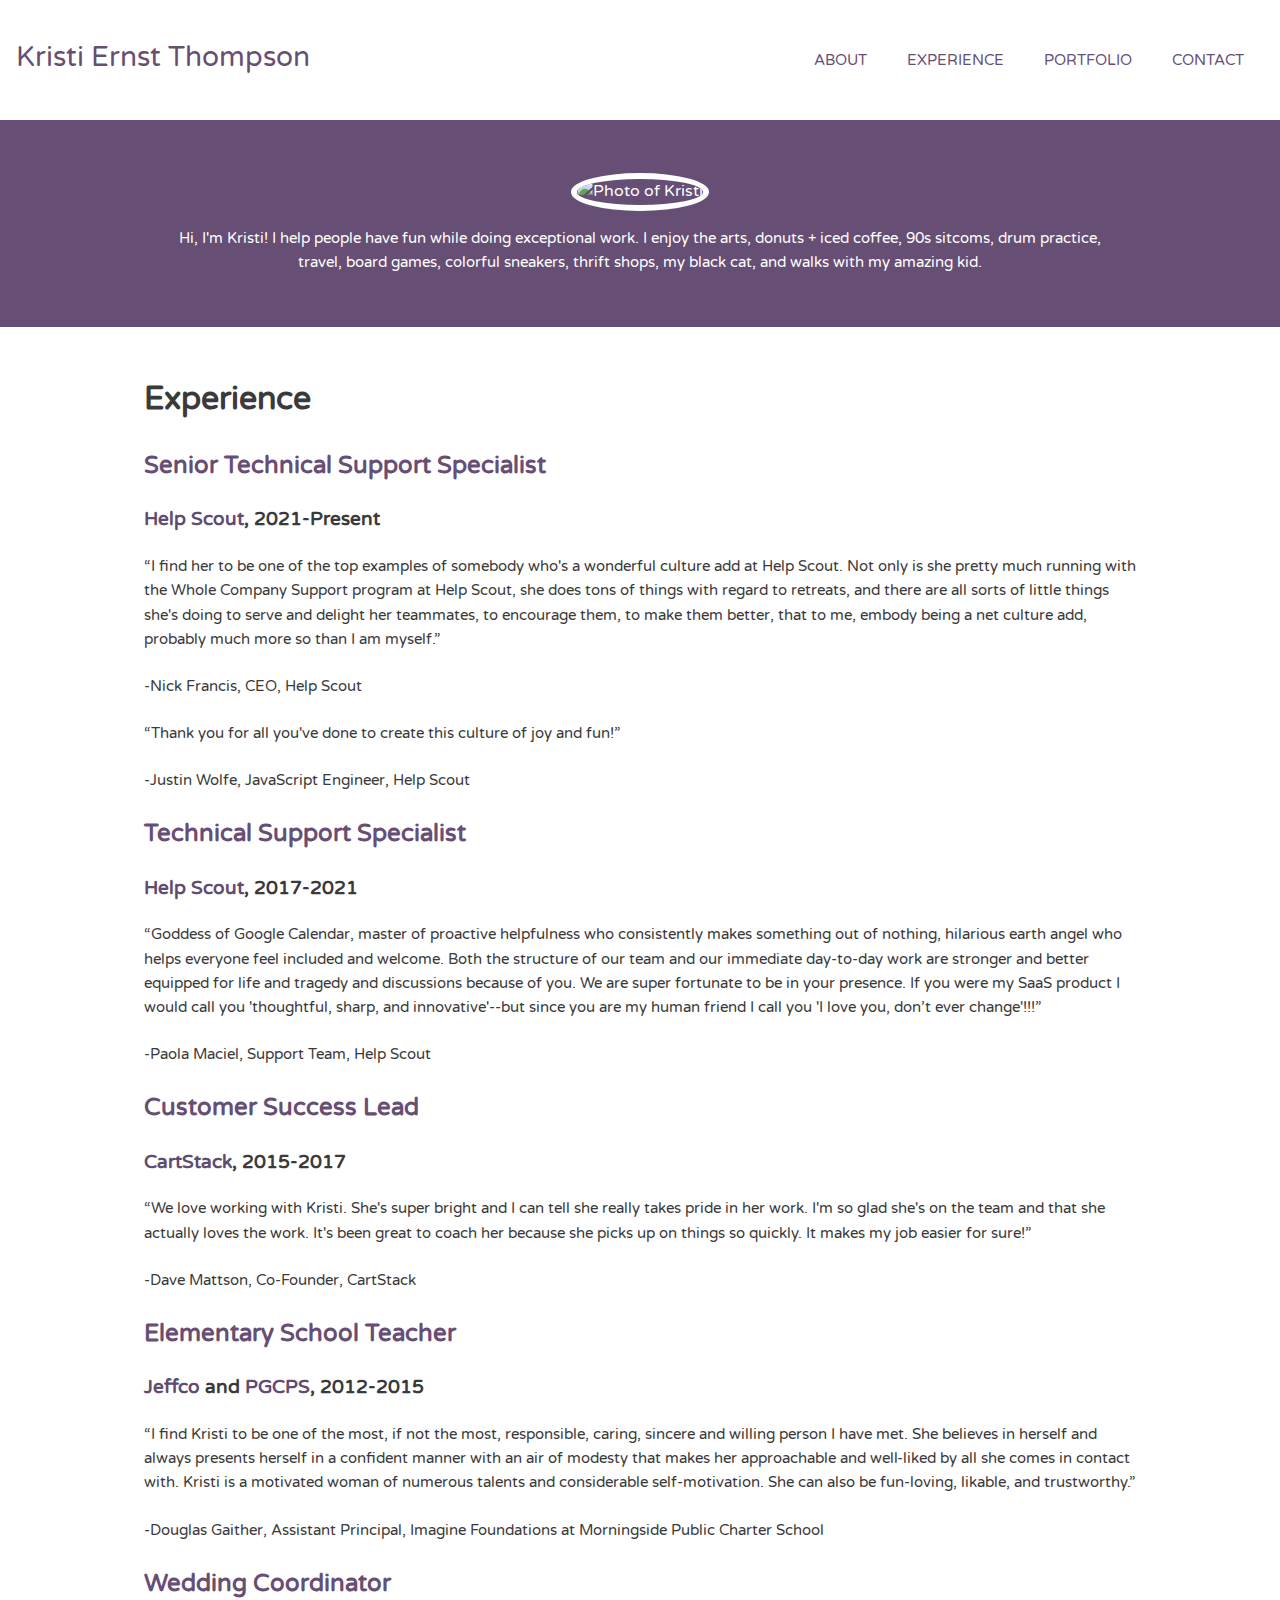
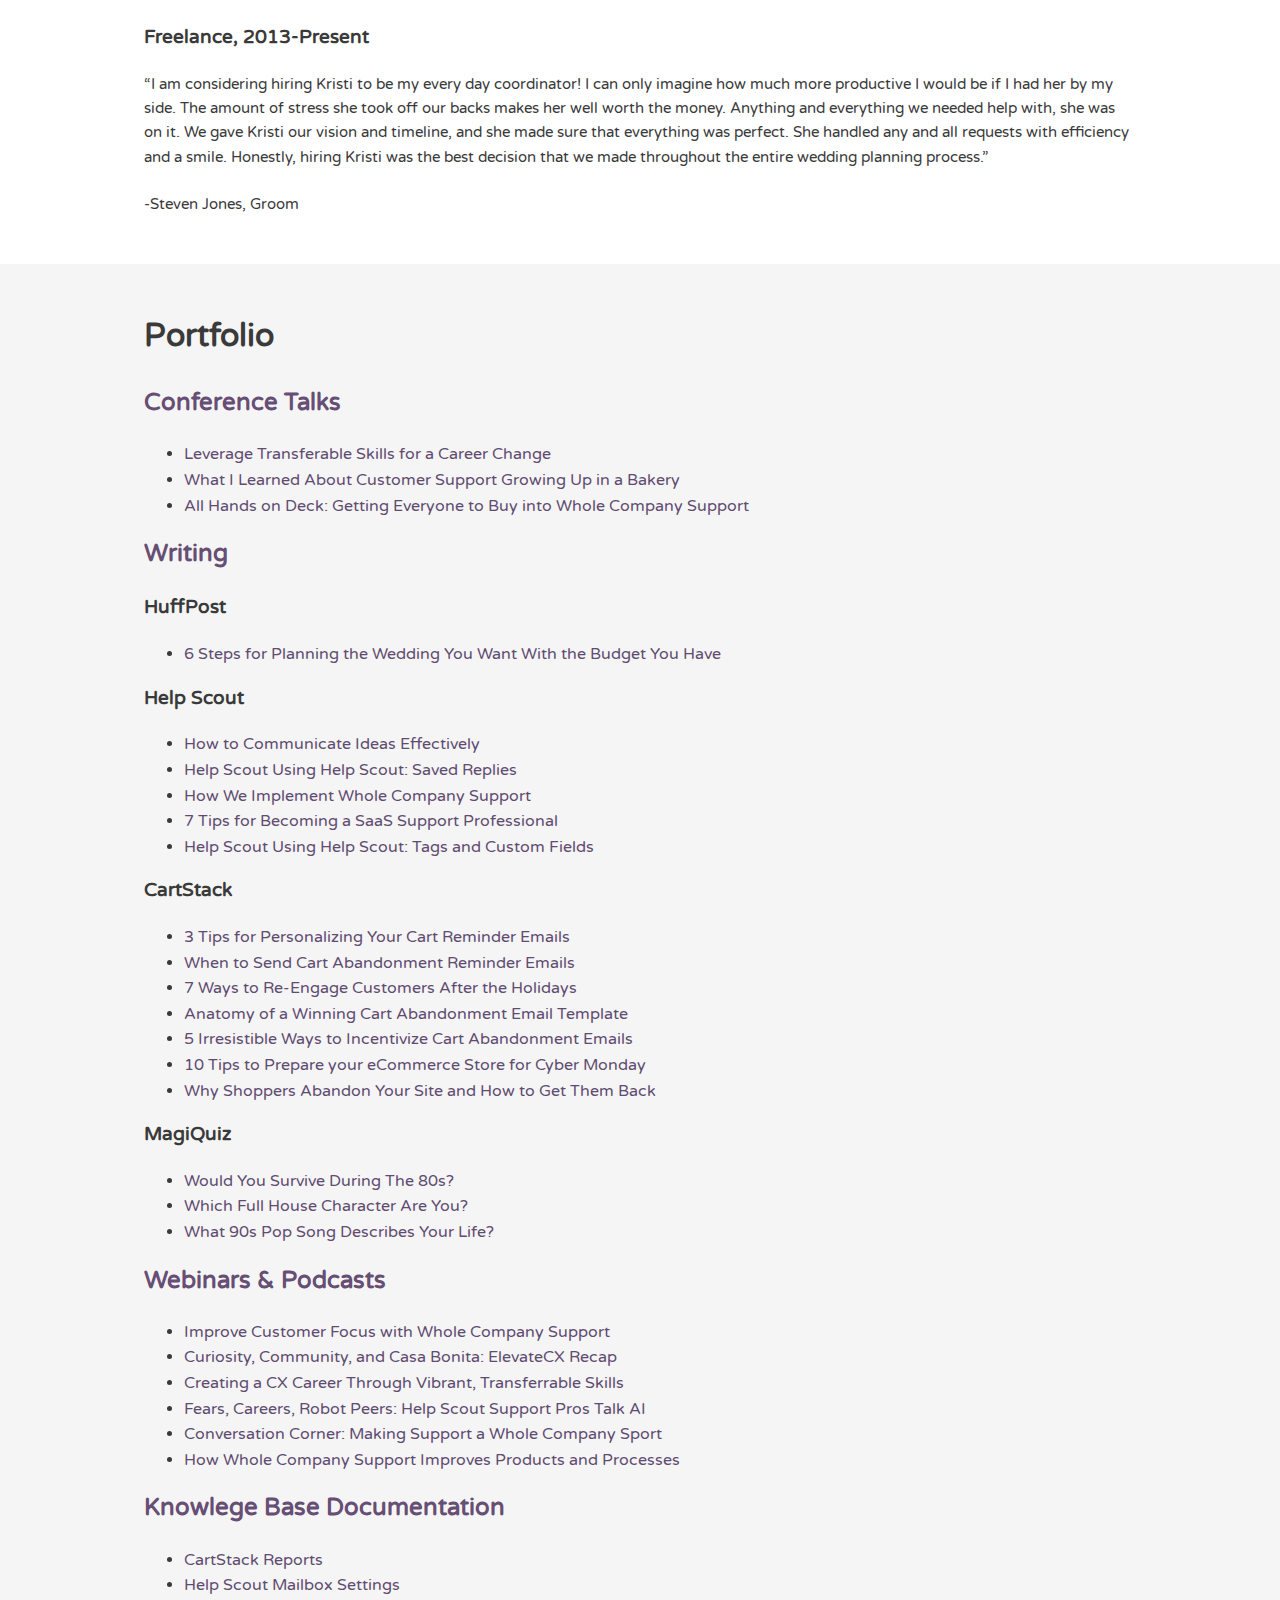
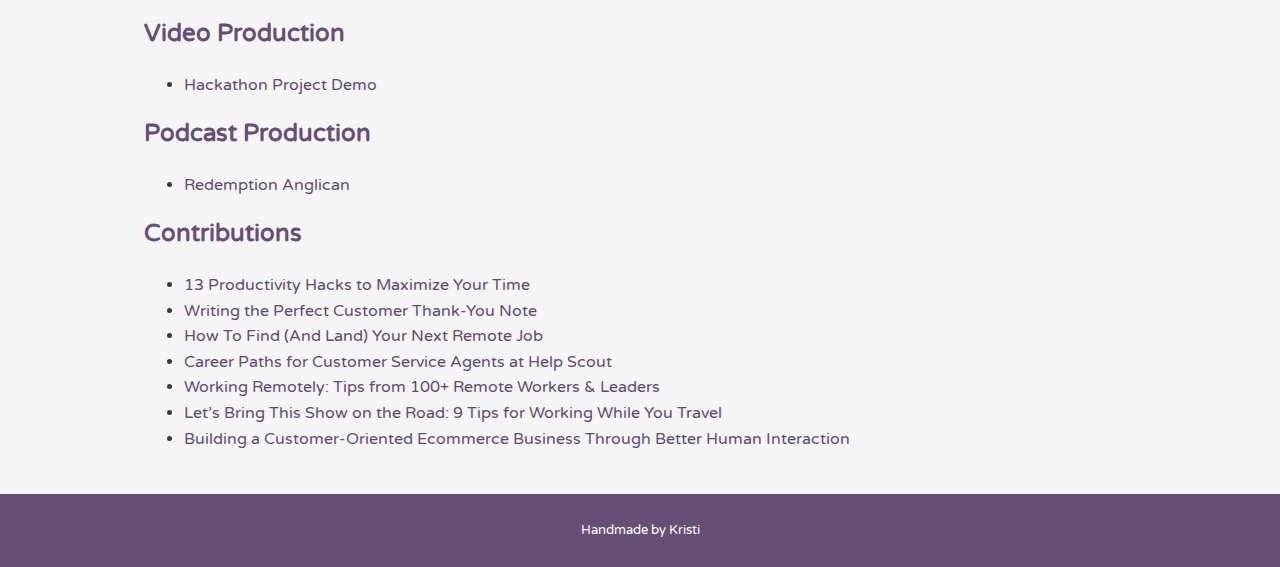
==== commit 7330016b: "Update index.html" ====
--- a/index.html
+++ b/index.html
@@ -46,7 +46,7 @@
       <p>-Dave Mattson, Co-Founder, CartStack</p>
       <h2>Elementary School Teacher</h2>
           <h3><a href="https://www.jeffcopublicschools.org/" target="_blank" class="body-links">Jeffco</a> and <a href="https://www.pgcps.org/" target="_blank" class="body-links"> PGCPS</a>, 2012-2015</h3>
-      <p><q>I find Mrs. Thompson to be one of the most, if not the most, responsible, caring, sincere and willing person I have met. She believes in herself and always presents herself in a confident manner with an air of modesty that makes her approachable and well-liked by all she comes in contact with. Mrs. Thompson is a motivated woman of numerous talents and considerable self-motivation. She can also be fun-loving, likable, and trustworthy.</q></p>
+      <p><q>I find Kristi to be one of the most, if not the most, responsible, caring, sincere and willing person I have met. She believes in herself and always presents herself in a confident manner with an air of modesty that makes her approachable and well-liked by all she comes in contact with. Kristi is a motivated woman of numerous talents and considerable self-motivation. She can also be fun-loving, likable, and trustworthy.</q></p>
       <p>-Douglas Gaither, Assistant Principal, Imagine Foundations at Morningside Public Charter School</p>
       <h2>Wedding Coordinator</h2>
 <h3>Freelance, 2013-Present</h3>
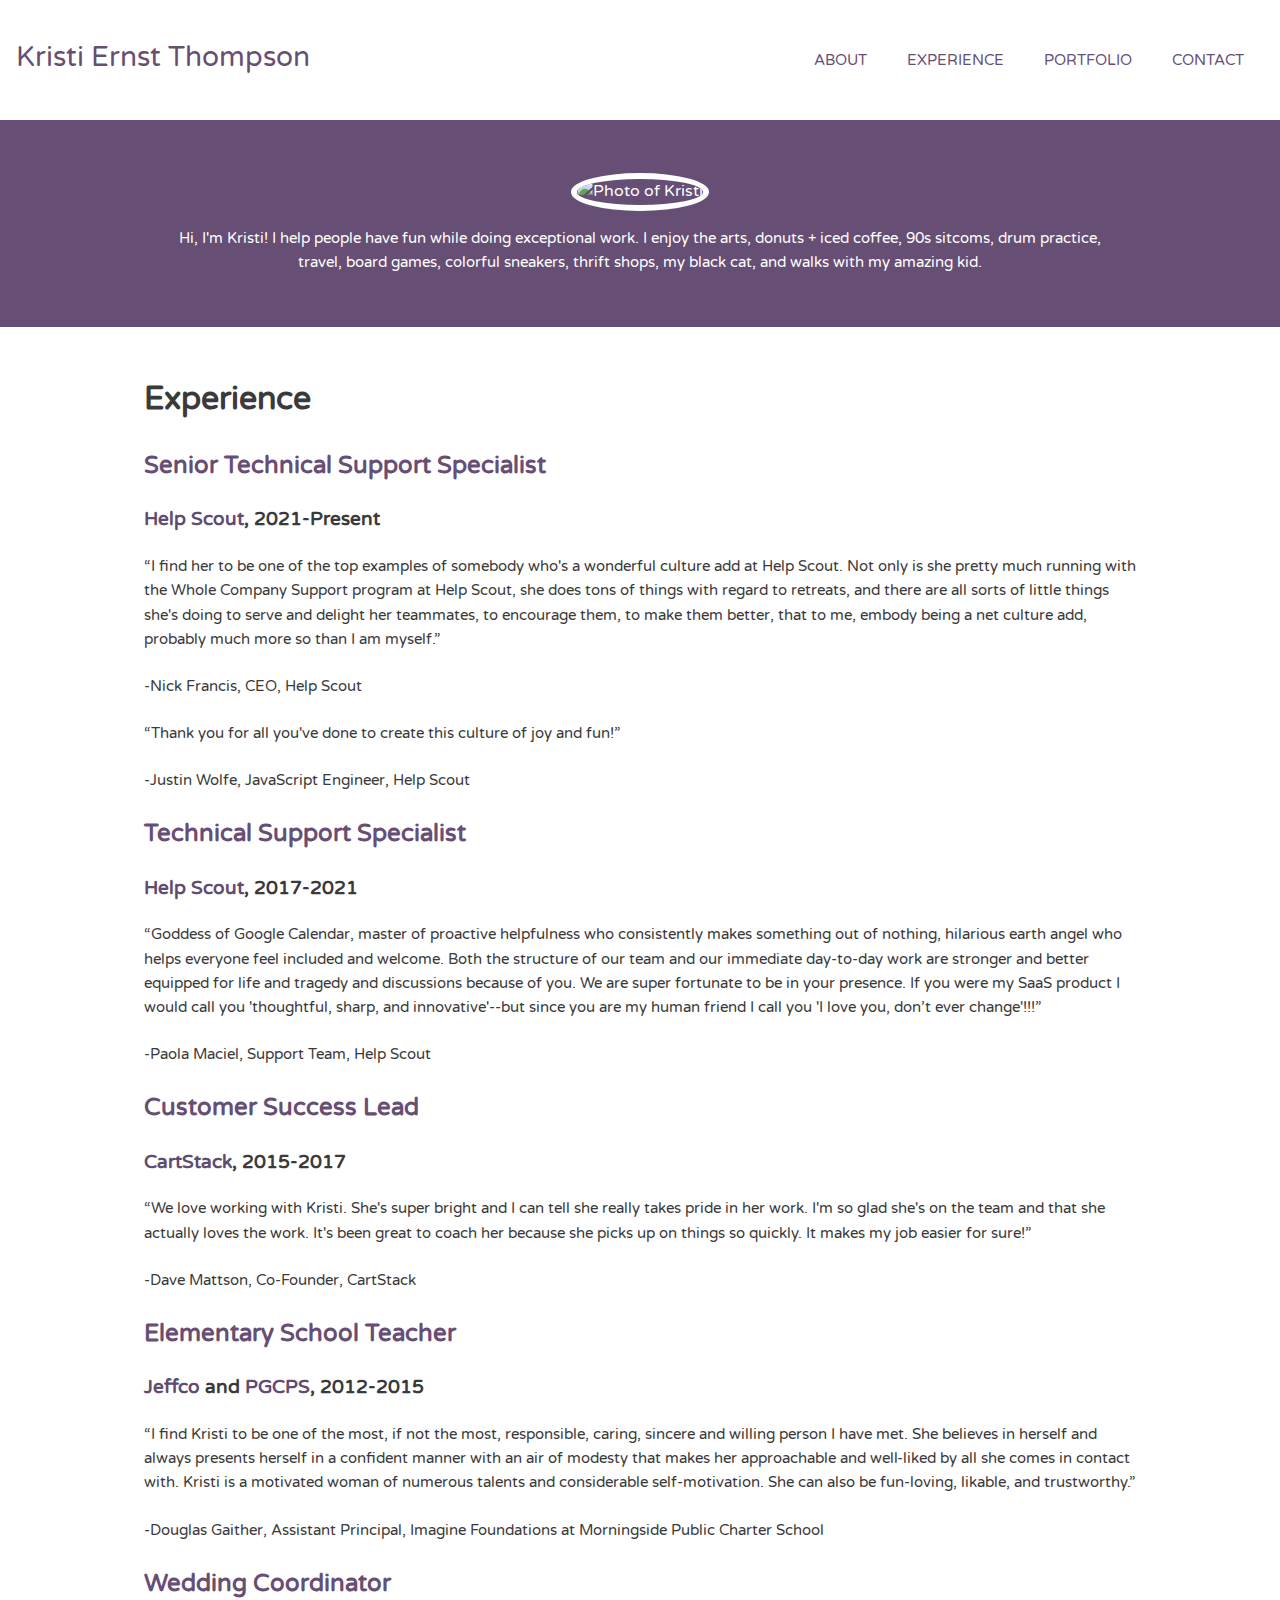
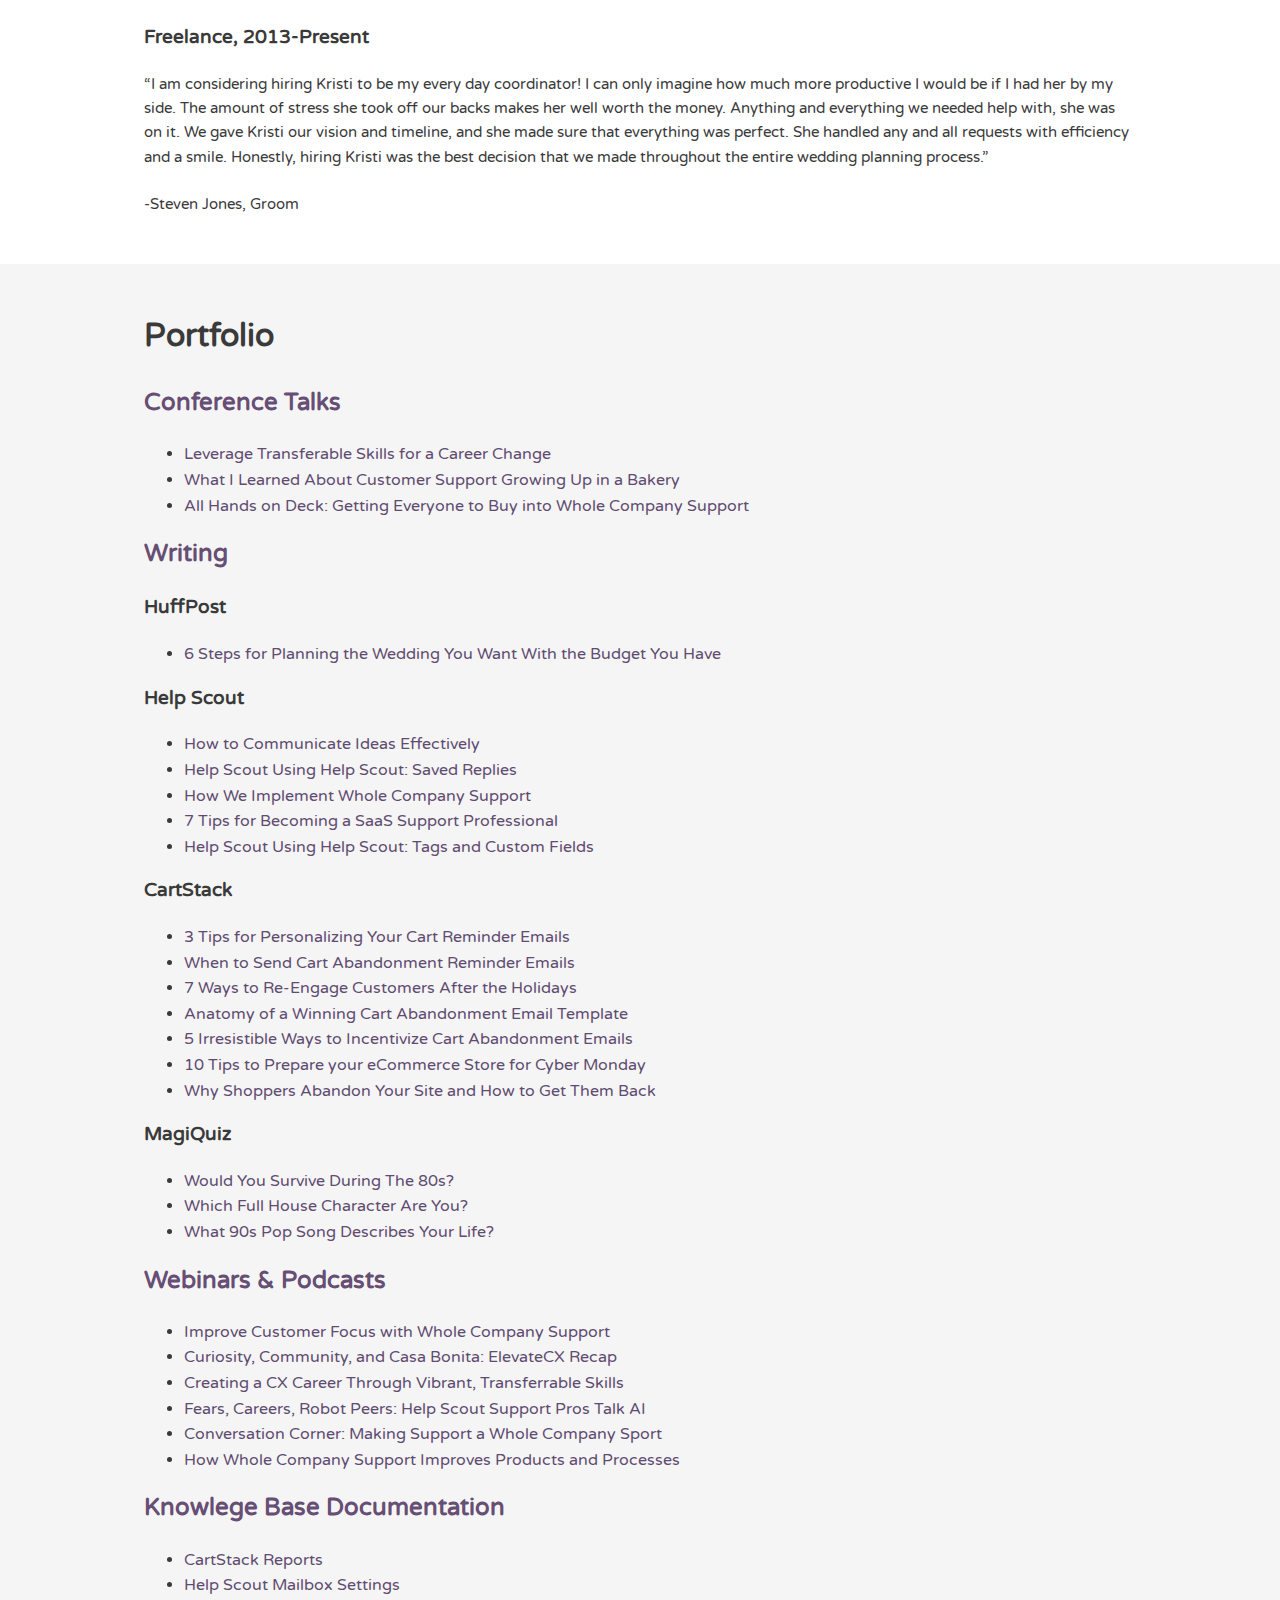
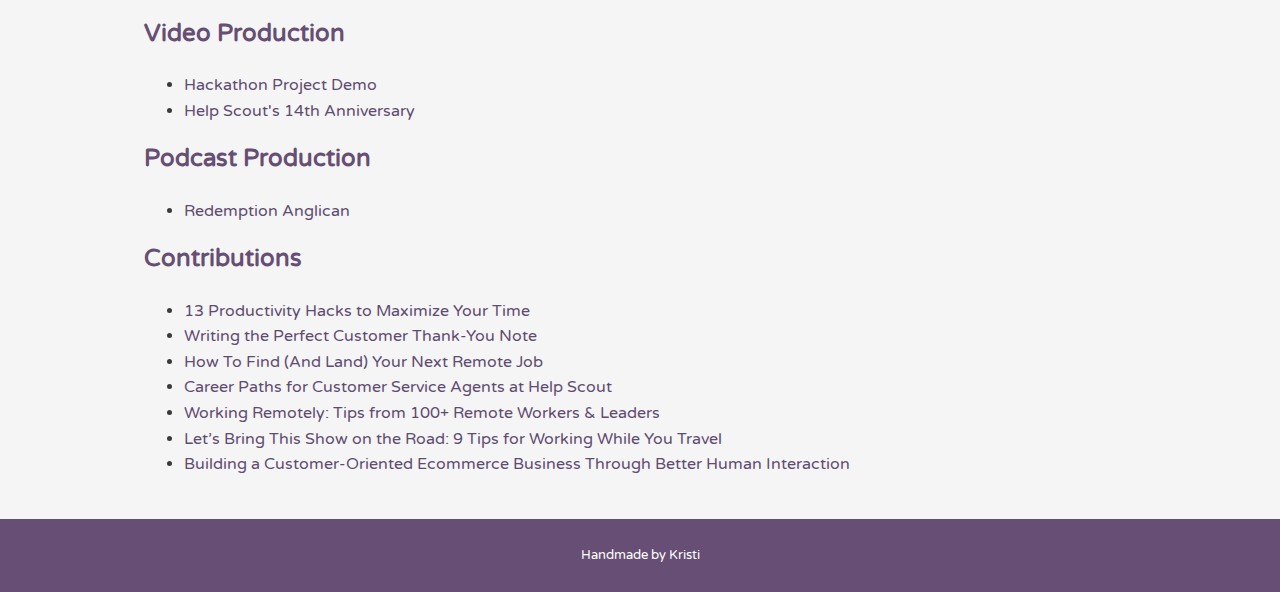
==== commit 97c38bd7: "Update index.html" ====
--- a/index.html
+++ b/index.html
@@ -114,6 +114,8 @@
   <h2>Video Production</h2>
        <ul> 
         <li><a href="https://photos.app.goo.gl/owUk2RHwjVjkxpAF8" class="body-links" target="_blank">Hackathon Project Demo</a></li>
+        <li><a href="https://www.linkedin.com/posts/nickfrancis1_today-were-celebrating-14-years-since-launching-ugcPost-7318769739135074304-n0fT?utm_source=share&utm_medium=member_desktop&rcm=ACoAADvKht8B9WEBoHt5AaiqZKwZChaTLwmO18I" class="body-links" target="_blank">Help Scout's 14th Anniversary</a></li>
+
     </ul>
      <h2>Podcast Production</h2>
        <ul> 
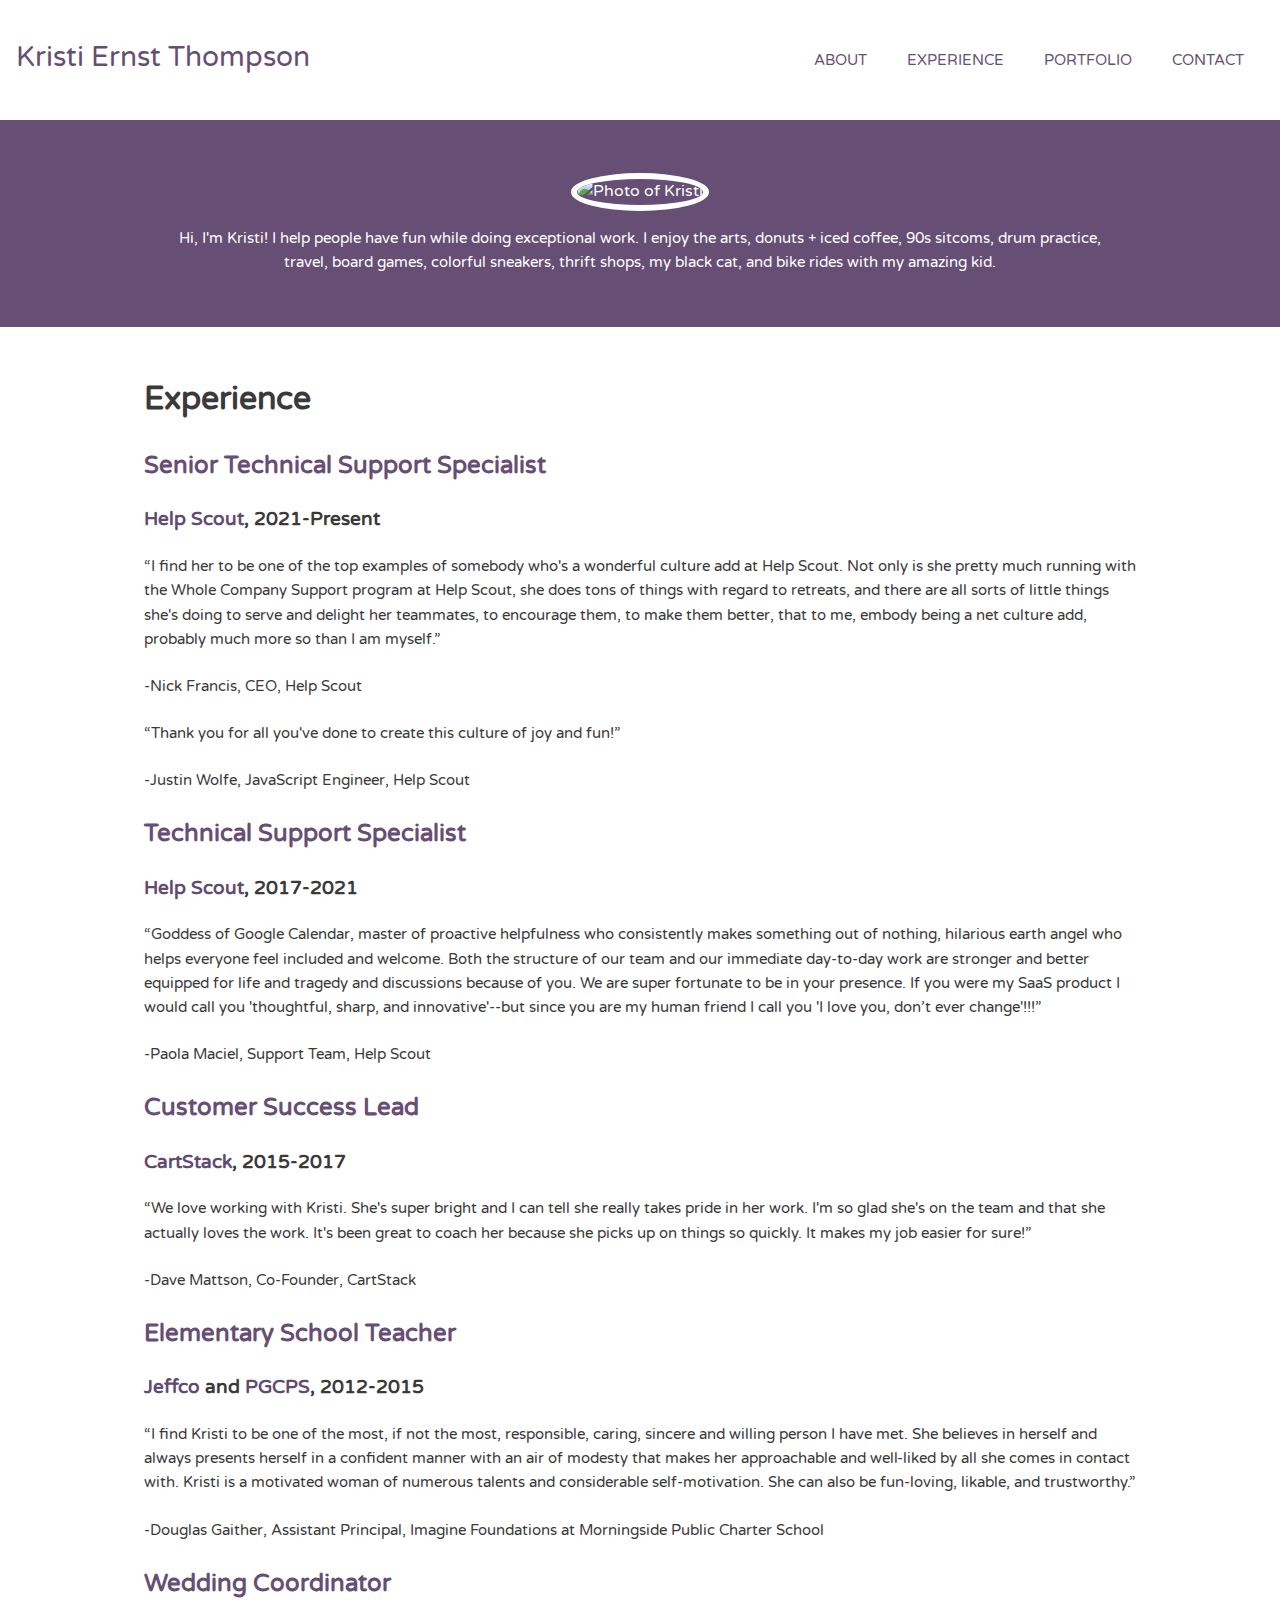
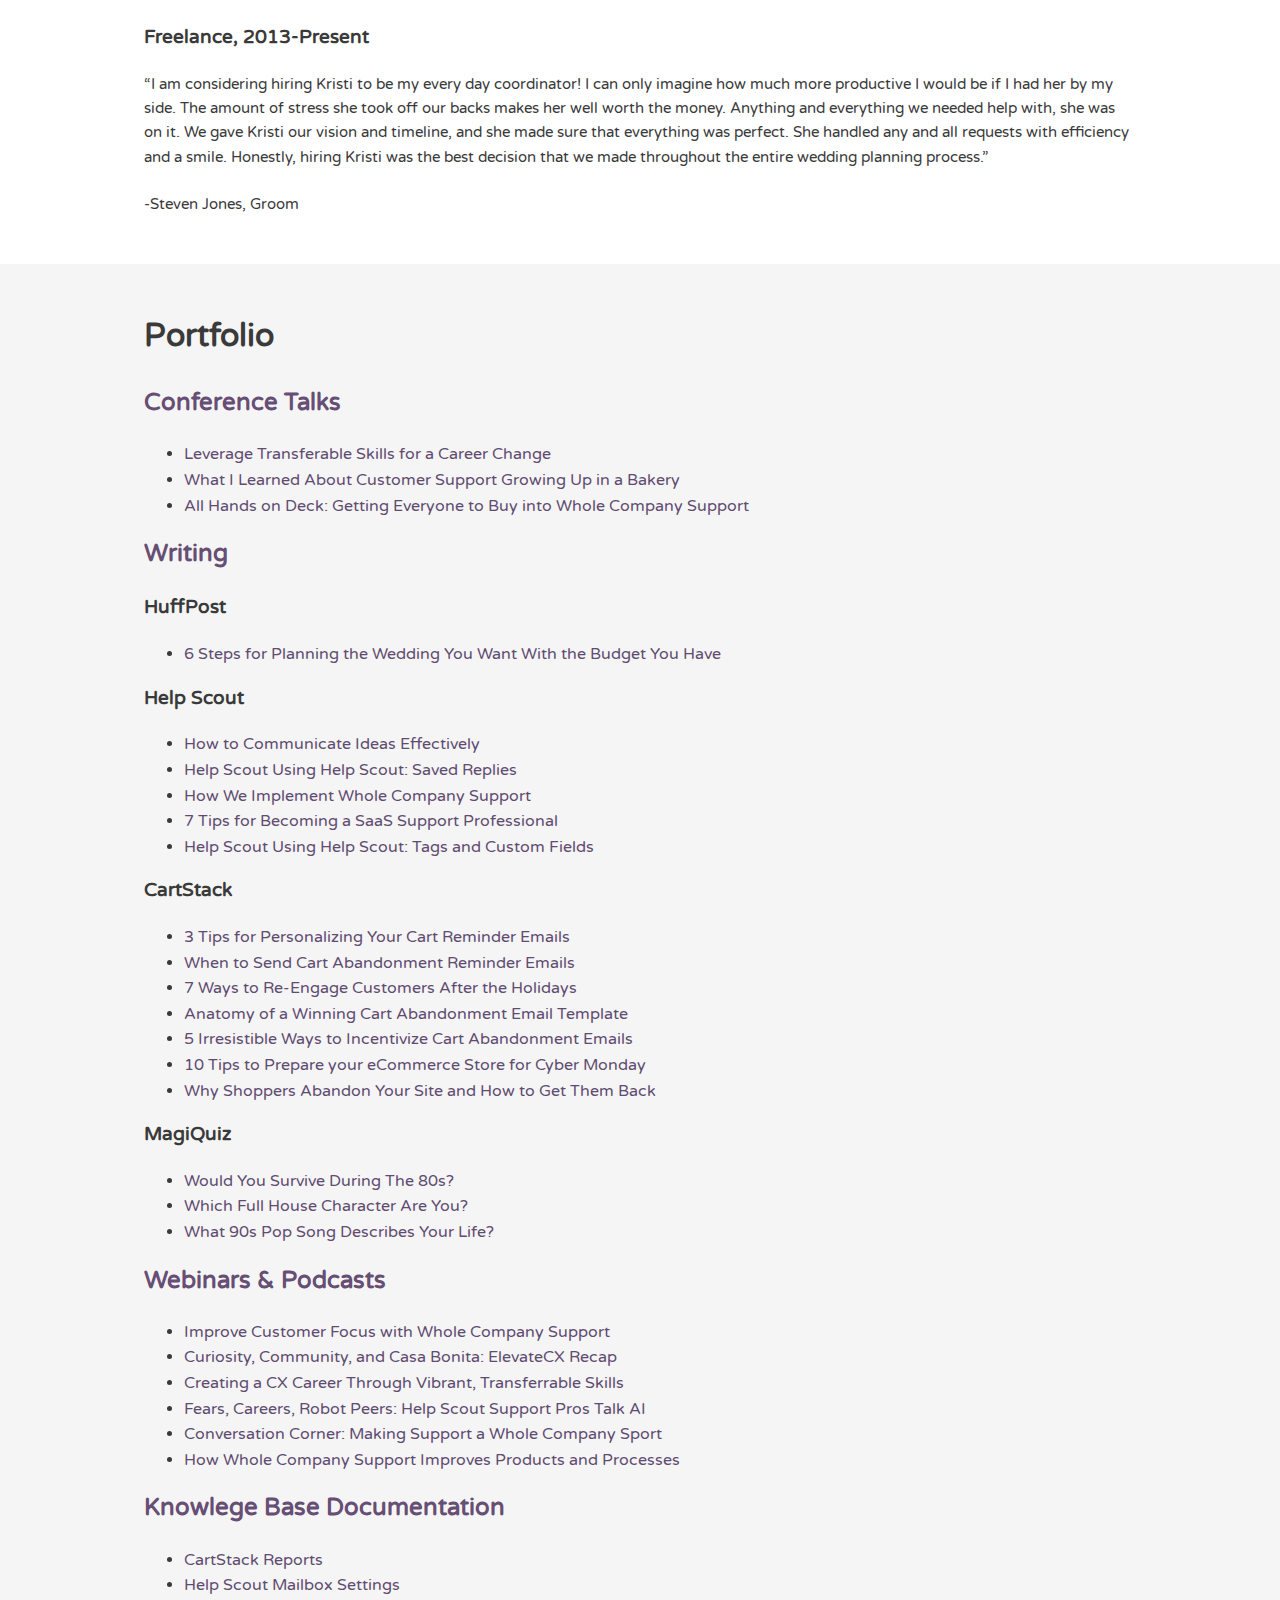
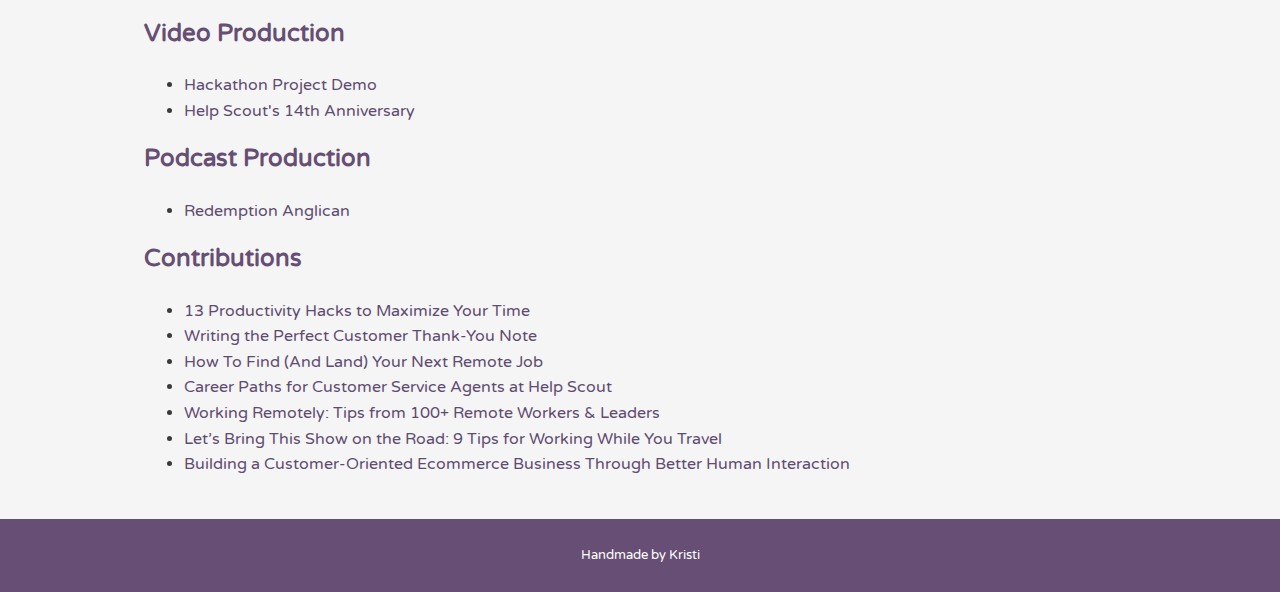
==== commit e6153bd6: "Update index.html" ====
--- a/index.html
+++ b/index.html
@@ -24,7 +24,7 @@
     <div class="container"> 
       <p id="about"></p>
         <img src="https://www.dropbox.com/s/y2xr4d98g2mrn5y/kristi-thompson-main-image.jpg?raw=1" alt="Photo of Kristi" class="main-image">
- <p>Hi, I'm Kristi! I help people have fun while doing exceptional work. I enjoy the arts, donuts + iced coffee, 90s sitcoms, drum practice, travel, board games, colorful sneakers, thrift shops, my black cat, and walks with my amazing kid.</p>       
+ <p>Hi, I'm Kristi! I help people have fun while doing exceptional work. I enjoy the arts, donuts + iced coffee, 90s sitcoms, drum practice, travel, board games, colorful sneakers, thrift shops, my black cat, and bike rides with my amazing kid.</p>       
 </div>
       </div>
     <div class="container"> 
